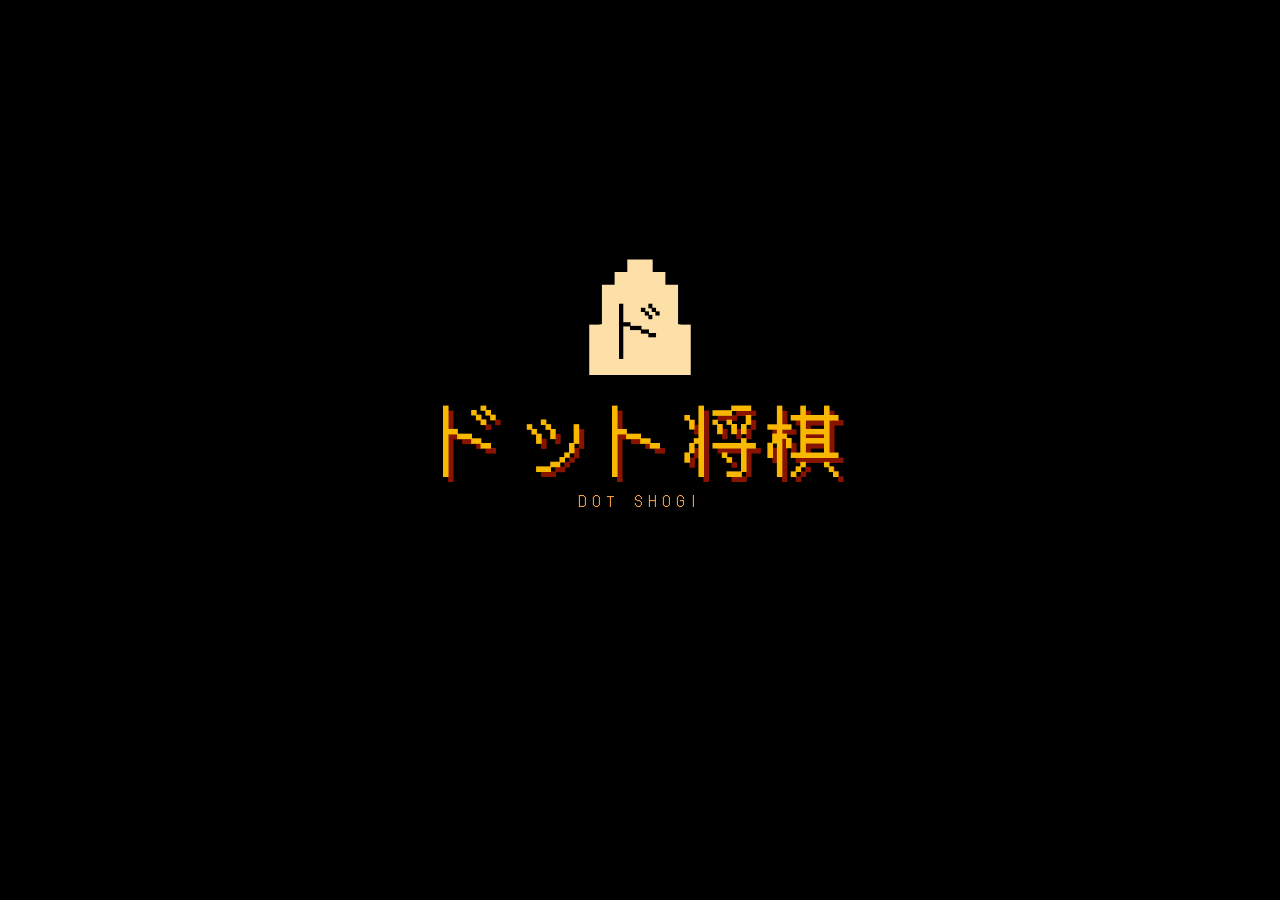
==== index.html @ 5457009a "Add Dot Shogi game" ====
<!doctype html>
<html lang="ja">
<head>
<meta charset="utf-8">
<meta name="viewport" content="width=device-width,initial-scale=1,viewport-fit=cover">
<title>ドット将棋</title>
<script>
// タブのアイコン：「ド」の駒のドット絵（32x32）をその場で描く
(function(){
  var N=32,cv=document.createElement('canvas');cv.width=cv.height=N;var g=cv.getContext('2d');
  function px(x,y,c){g.fillStyle=c;g.fillRect(x,y,1,1);}
  for(var y=0;y<N;y++)for(var x=0;x<N;x++){var c='#F8B800';if(x%8===3||y%8===3)c='#AC7C00';if(x<=1||y<=1||x>=N-2||y>=N-2)c='#881400';px(x,y,c);}
  var X=7,Y=4,W=18,H=24;
  function inside(cx,cy){if(cx<0||cy<0||cx>=W||cy>=H)return false;if(cy<=2)return cx>=7&&cx<=10;if(cy<=5)return cx>=5&&cx<=12;if(cy<=13)return cx>=2&&cx<=15;return true;}
  for(var cy=0;cy<H;cy++)for(var cx=0;cx<W;cx++)if(inside(cx,cy))px(X+cx+1,Y+cy+1,'#881400');
  for(cy=0;cy<H;cy++)for(cx=0;cx<W;cx++){if(!inside(cx,cy))continue;
    var edge=!(inside(cx-1,cy)&&inside(cx+1,cy)&&inside(cx,cy-1)&&inside(cx,cy+1));px(X+cx,Y+cy,edge?'#000000':'#FCE0A8');}
  var G=['..##...#..#.','..##....#..#','..##........','..####......','..##.###....','..##...###..','..##.....##.','..##........','..##........','..##........','..##........','..##........'];
  for(var r=0;r<G.length;r++)for(var c2=0;c2<12;c2++)if(G[r][c2]==='#')px(X+3+c2,Y+9+r,'#000000');
  var url=cv.toDataURL('image/png');
  ['icon','apple-touch-icon'].forEach(function(rel){var l=document.createElement('link');l.rel=rel;l.href=url;document.head.appendChild(l);});
})();
</script>
<link rel="stylesheet" href="https://fonts.googleapis.com/css2?family=DotGothic16&display=swap">
<style>
/* layout: 盤（駒台つき）と操作パネルを横並び、狭い画面では縦積み。ファミコン調の単一テーマ */
:root{
  --k:#000000; --w:#FCFCFC; --cream:#FCE0A8; --gface:#F8D878; --yellow:#F8B800; --orange:#FCA044;
  --ochre:#AC7C00; --rust:#881400; --brown:#503000; --green:#00A800; --red:#D82800;
  --font:'DotGothic16','MS Gothic','Osaka-Mono',monospace;
  --cs:clamp(28px,calc((100vw - 96px)/9),40px);
  color-scheme:dark;
}
*{box-sizing:border-box}
[hidden]{display:none!important}
body{background:var(--k);color:var(--cream);font-family:var(--font);margin:0;
  padding-left:max(16px,env(safe-area-inset-left,0px));padding-right:max(16px,env(safe-area-inset-right,0px));padding-block:20px 32px}
header{display:flex;flex-direction:column;align-items:center;gap:4px;margin-bottom:18px;text-align:center}
h1{font-size:28px;font-weight:400;margin:0;color:var(--yellow);letter-spacing:.12em}
.sub{font-size:13px;color:var(--cream)}
.wrap{display:flex;gap:24px;flex-wrap:wrap;justify-content:center;align-items:flex-start}
.table{background:var(--brown);padding:14px;display:flex;flex-direction:column;align-items:center;gap:10px;margin:4px;
  box-shadow:0 -4px 0 0 var(--cream),0 4px 0 0 var(--cream),-4px 0 0 0 var(--cream),4px 0 0 0 var(--cream)}
.komadai{background:var(--ochre);width:calc(var(--cs)*9 + 8px);min-height:calc(var(--cs)*1.05 + 12px);display:flex;align-items:center;gap:4px;padding:2px 8px;border:4px solid var(--rust);flex-wrap:wrap}
.lbl{font-size:13px;color:var(--k);margin-right:4px;min-width:30px}
.hp{display:flex;align-items:center;gap:1px;cursor:default;padding:2px}
.hp.mine{cursor:pointer}
.hp.sel{background:var(--w)}
.hp.hint{animation:hintbg .8s steps(1) infinite}
.cnt{font-size:12px;color:var(--k)}
.coords{display:flex;width:calc(var(--cs)*9);justify-content:space-around;font-size:13px;color:var(--cream)}
.board{background:var(--yellow);border:4px solid var(--rust);position:relative;display:grid;
  grid-template-columns:repeat(9,var(--cs));grid-template-rows:repeat(9,calc(var(--cs)*1.06))}
.cell{border-right:2px solid var(--brown);border-bottom:2px solid var(--brown);display:flex;align-items:center;justify-content:center;position:relative;cursor:pointer;padding:0;background:none;border-top:0;border-left:0;font:inherit}
.cell:nth-child(9n){border-right:0}
.cell:nth-child(n+73){border-bottom:0}
.cell:focus-visible{outline:3px solid var(--w);outline-offset:-3px}
.cell.last{background:var(--orange)}
.cell.sel{background:var(--w)}
.cell.chk{background:var(--red)}
.cell.move::after{content:'';width:8px;height:8px;background:var(--green);position:absolute;box-shadow:0 0 0 2px var(--k)}
.cell.cap{outline:4px solid var(--red);outline-offset:-6px}
.cell.hint{animation:hintbg .8s steps(1) infinite}
@keyframes hintbg{0%{background:var(--green)}50%{background:var(--w)}}
.pc{--pw:calc(var(--cs)*.84);width:var(--pw);height:calc(var(--cs)*.95);background:var(--k);position:relative;flex:none;
  clip-path:polygon(37.5% 0,62.5% 0,62.5% 11%,75% 11%,75% 22%,87.5% 22%,87.5% 56%,100% 56%,100% 100%,0 100%,0 56%,12.5% 56%,12.5% 22%,25% 22%,25% 11%,37.5% 11%)}
.pc span{position:absolute;inset:3px;background:var(--cream);display:flex;align-items:flex-end;justify-content:center;font-size:calc(var(--cs)*.46);line-height:1;color:var(--k);padding-bottom:3px;
  clip-path:polygon(37.5% 0,62.5% 0,62.5% 11%,75% 11%,75% 22%,87.5% 22%,87.5% 56%,100% 56%,100% 100%,0 100%,0 56%,12.5% 56%,12.5% 22%,25% 22%,25% 11%,37.5% 11%)}
.pc.g{transform:rotate(180deg)}
.pc.g span{background:var(--gface)}
.pc.pro span{color:var(--red)}
.pc.sm{width:calc(var(--cs)*.68);height:calc(var(--cs)*.78)}
.pc.sm span{font-size:calc(var(--cs)*.38);padding-bottom:2px}
.hoshi{position:absolute;width:6px;height:6px;background:var(--brown);transform:translate(-50%,-50%);pointer-events:none}
.panel{width:240px;display:flex;flex-direction:column;gap:14px;padding:4px}
@media (max-width:720px){.panel{width:calc(var(--cs)*9 + 44px)}}
.card{background:var(--cream);border:4px solid var(--k);outline:4px solid var(--cream);padding:10px 12px;color:var(--k)}
.card h2{margin:0 0 6px;font-size:16px;font-weight:400;color:var(--k)}
.msg{font-size:14px;line-height:1.7;min-height:3.4em}
.msg b{font-weight:400;color:var(--red)}
.btn{font-family:inherit;background:var(--yellow);border:4px solid var(--k);outline:4px solid var(--cream);border-radius:0;color:var(--k);padding:8px 10px;font-size:15px;cursor:pointer;width:100%;text-align:left;box-shadow:6px 6px 0 0 var(--cream)}
.btn:hover{background:var(--orange)}
.btn:active{transform:translate(4px,4px);box-shadow:2px 2px 0 0 var(--cream)}
.btn:focus-visible{outline-color:var(--w)}
.btn.warn{background:var(--red);color:var(--w)}
.seg{display:flex;gap:6px}
.seg button{flex:1;font-family:inherit;text-align:center;font-size:13px;padding:5px 0;border:3px solid var(--k);background:var(--yellow);color:var(--k);cursor:pointer;border-radius:0}
.seg button[aria-pressed="true"]{background:var(--k);color:var(--yellow)}
.guide{display:flex;gap:10px;align-items:center}
.gdesc{font-size:13px;line-height:1.6;flex:1;min-width:0}
.mini{display:grid;grid-template-columns:repeat(5,16px);grid-template-rows:repeat(5,16px);gap:2px;background:var(--brown);border:2px solid var(--brown);flex:none}
.mini div{background:var(--yellow);display:flex;align-items:center;justify-content:center;font-size:11px;color:var(--w);line-height:1}
.mini .ok{background:var(--green)}
.mini .me{background:var(--cream);color:var(--k)}
.blink{animation:bl 1s steps(1) infinite}
@keyframes bl{50%{opacity:0}}
.overlay{position:fixed;inset:0;background:rgba(0,0,0,.7);display:flex;align-items:center;justify-content:center;z-index:20;padding:16px}
.dialog{background:var(--cream);border:4px solid var(--k);outline:4px solid var(--cream);padding:18px 20px;color:var(--k);width:min(320px,100%);display:flex;flex-direction:column;gap:12px;text-align:center}
.dialog h2{margin:0;font-size:20px;font-weight:400}
.dialog .row{display:flex;gap:12px}
.dialog .btn{text-align:center;box-shadow:4px 4px 0 0 var(--k);outline:none}
.title{position:fixed;inset:0;background:var(--k);z-index:30;display:flex;flex-direction:column;align-items:center;justify-content:center;gap:18px;text-align:center;
  padding:calc(env(safe-area-inset-top,0px) + 24px) max(16px,env(safe-area-inset-right,0px)) calc(env(safe-area-inset-bottom,0px) + 24px) max(16px,env(safe-area-inset-left,0px))}
.tpieces{display:flex;gap:18px;align-items:flex-end}
.tname{font-size:clamp(44px,13vw,76px);font-weight:400;margin:0;color:var(--yellow);letter-spacing:.1em;text-shadow:5px 5px 0 var(--rust);line-height:1.1}
.tsub{font-size:15px;color:var(--orange);letter-spacing:.4em;margin-top:-8px}
.tmenu{display:flex;flex-direction:column;gap:18px;width:min(240px,100%);margin-top:10px}
.tmenu .btn{text-align:center;font-size:17px}
.tmenu,.tfoot{transition:opacity .3s steps(3)}
.title.intro .tmenu,.title.intro .tfoot{opacity:0;pointer-events:none}
.title.intro .tpieces{animation:drop .6s steps(6) both}
@keyframes drop{from{transform:translateY(-60px)}to{transform:none}}
.tfoot{font-size:13px;color:var(--cream)}
.foot{margin-top:22px;text-align:center;font-size:12px;color:var(--ochre)}
@media (prefers-reduced-motion:reduce){.blink,.cell.hint,.hp.hint{animation:none}.cell.hint,.hp.hint{background:var(--green)}}
</style>
</head>
<body>

<header>
  <h1>ドット将棋</h1>
  <div class="sub">CPUと たいきょく ・ じかん せいげん なし</div>
</header>

<div class="wrap">
  <div class="table">
    <div class="komadai" id="hand1"></div>
    <div class="coords" aria-hidden="true"><span>9</span><span>8</span><span>7</span><span>6</span><span>5</span><span>4</span><span>3</span><span>2</span><span>1</span></div>
    <div class="board" id="board" role="grid" aria-label="しょうぎばん"></div>
    <div class="komadai" id="hand0"></div>
  </div>
  <div class="panel">
    <div class="card"><h2 id="turn"></h2><div class="msg" id="msg" aria-live="polite"></div></div>
    <div class="card"><h2 id="gtitle">こまの うごき</h2><div class="guide"><div class="mini" id="mini" aria-hidden="true"></div><div class="gdesc" id="gdesc"></div></div></div>
    <button class="btn" id="hintBtn" type="button">★ ヒントを みる</button>
    <button class="btn" id="undoBtn" type="button">◀ まった（1て もどす）</button>
    <div class="card"><h2>つよさ</h2><div class="seg" id="seg">
      <button type="button" id="lv0" data-lv="0">やさしい</button><button type="button" id="lv1" data-lv="1">ふつう</button><button type="button" id="lv2" data-lv="2">つよい</button>
    </div></div>
    <button class="btn" id="newBtn" type="button">↺ はじめから</button>
  </div>
</div>
<div class="foot">あなたが さきて（したがわ）。こまを タップして えらび、うごかしたい マスを タップ。</div>

<div class="title" id="title" hidden>
  <div class="tpieces" aria-hidden="true"><div class="pc" style="--cs:128px"><span style="align-items:center;padding:22% 0 0">ド</span></div></div>
  <h2 class="tname">ドット将棋</h2>
  <div class="tsub">DOT SHOGI</div>
  <div class="tmenu" id="tmenu">
    <button class="btn" id="tContinue" type="button" hidden>▶ つづきから</button>
    <button class="btn" id="tNew" type="button">▶ さいしょから</button>
  </div>
  <div class="tfoot" id="tfoot">CPUと たいきょく ・ じかん せいげん なし<br><span class="blink">ボタンを おしてね</span></div>
</div>

<div class="overlay" id="promo" hidden><div class="dialog"><h2>なりますか？</h2><div id="promoTxt"></div>
  <div class="row"><button class="btn" id="promoYes" type="button">なる</button><button class="btn" id="promoNo" type="button">ならない</button></div></div></div>
<div class="overlay" id="over" hidden><div class="dialog"><h2 id="overTitle"></h2><div id="overTxt"></div>
  <div class="row"><button class="btn" id="overUndo" type="button">まった</button><button class="btn" id="overNew" type="button">もういちど</button></div></div></div>

<script id="engine" type="text/plain">
var VAL=[0,100,300,350,500,550,800,1000,0,520,500,500,550,0,1100,1300];
var HANDV=[0,115,330,380,550,600,900,1100,0];
var GOLD=[[-1,-1],[-1,0],[-1,1],[0,-1],[0,1],[1,0]];
var K8=[[-1,-1],[-1,0],[-1,1],[0,-1],[0,1],[1,-1],[1,0],[1,1]];
var DIAG=[[-1,-1],[-1,1],[1,-1],[1,1]],ORTH=[[-1,0],[1,0],[0,-1],[0,1]];
var STEPS=[[],[[-1,0]],[],[[-2,-1],[-2,1]],[[-1,-1],[-1,0],[-1,1],[1,-1],[1,1]],GOLD,[],[],K8,GOLD,GOLD,GOLD,GOLD,[],ORTH,DIAG];
var SLIDES=[[],[],[[-1,0]],[],[],[],DIAG,ORTH,[],[],[],[],[],[],DIAG,ORTH];
var WIN=100000;
function newPos(){var b=new Int8Array(81),back=[2,3,4,5,8,5,4,3,2];
  for(var c=0;c<9;c++){b[c]=-back[c];b[72+c]=back[c];b[18+c]=-1;b[54+c]=1;}
  b[10]=-7;b[16]=-6;b[64]=6;b[70]=7;
  return {b:b,h:[[0,0,0,0,0,0,0,0,0],[0,0,0,0,0,0,0,0,0]],side:0};}
function inZ(r,side){return side?r>=6:r<=2;}
function addM(out,t,i,j,w,r,nr,side,prune){
  if(t<=7&&t!==5&&(inZ(r,side)||inZ(nr,side))){
    var rr=side?8-nr:nr,must=((t===1||t===2)&&rr===0)||(t===3&&rr<=1);
    out.push({f:i,t:j,d:0,p:true,c:w});
    if(!must&&!(prune&&(t===1||t===6||t===7)))out.push({f:i,t:j,d:0,p:false,c:w});
  }else out.push({f:i,t:j,d:0,p:false,c:w});}
function gen(p,side,prune,capsOnly){
  var b=p.b,s=side?-1:1,out=[],i,k;
  for(i=0;i<81;i++){var v=b[i];if(!v||(v>0)!==(s>0))continue;
    var t=v*s,r=(i/9)|0,c=i%9,st=STEPS[t],sl=SLIDES[t];
    for(k=0;k<st.length;k++){var nr=r+st[k][0]*s,nc=c+st[k][1]*s;if(nr<0||nr>8||nc<0||nc>8)continue;
      var j=nr*9+nc,w=b[j];if(w&&(w>0)===(s>0))continue;if(capsOnly&&!w)continue;addM(out,t,i,j,w,r,nr,side,prune);}
    for(k=0;k<sl.length;k++){var dr=sl[k][0]*s,dc=sl[k][1]*s,nr2=r+dr,nc2=c+dc;
      while(nr2>=0&&nr2<9&&nc2>=0&&nc2<9){var j2=nr2*9+nc2,w2=b[j2];if(w2&&(w2>0)===(s>0))break;
        if(!capsOnly||w2)addM(out,t,i,j2,w2,r,nr2,side,prune);if(w2)break;nr2+=dr;nc2+=dc;}}}
  if(capsOnly)return out;
  var h=p.h[side];
  for(var d=1;d<=7;d++){if(!h[d])continue;
    for(i=0;i<81;i++){if(b[i])continue;var row=(i/9)|0,rr=side?8-row:row;
      if((d===1||d===2)&&rr===0)continue;if(d===3&&rr<=1)continue;
      if(d===1){var ok=true;for(k=i%9;k<81;k+=9)if(b[k]===s){ok=false;break;}if(!ok)continue;}
      out.push({f:-1,t:i,d:d,p:false,c:0});}}
  return out;}
function make(p,m){var s=p.side?-1:1,b=p.b;
  if(m.f<0){b[m.t]=s*m.d;p.h[p.side][m.d]--;}
  else{var v=b[m.f],w=b[m.t];m.c=w;if(w){var a=w<0?-w:w;if(a>8)a-=8;p.h[p.side][a]++;}b[m.t]=m.p?v+8*s:v;b[m.f]=0;}
  p.side^=1;}
function unmake(p,m){p.side^=1;var s=p.side?-1:1,b=p.b;
  if(m.f<0){b[m.t]=0;p.h[p.side][m.d]++;}
  else{var v=b[m.t];b[m.f]=m.p?v-8*s:v;b[m.t]=m.c;if(m.c){var a=m.c<0?-m.c:m.c;if(a>8)a-=8;p.h[p.side][a]--;}}}
function attacked(p,sq,by){var b=p.b,s=by?-1:1,tr=(sq/9)|0,tc=sq%9;
  for(var i=0;i<81;i++){var v=b[i];if(!v||(v>0)!==(s>0))continue;var t=v*s,r=(i/9)|0,c=i%9,st=STEPS[t],sl=SLIDES[t],k;
    for(k=0;k<st.length;k++)if(r+st[k][0]*s===tr&&c+st[k][1]*s===tc)return true;
    for(k=0;k<sl.length;k++){var dr=sl[k][0]*s,dc=sl[k][1]*s,nr=r+dr,nc=c+dc;
      while(nr>=0&&nr<9&&nc>=0&&nc<9){if(nr===tr&&nc===tc)return true;if(b[nr*9+nc])break;nr+=dr;nc+=dc;}}}
  return false;}
function kingSq(p,side){return p.b.indexOf(side?-8:8);}
function inCheck(p,side){var k=kingSq(p,side);return k>=0&&attacked(p,k,side^1);}
function legal(p,noUchi){var side=p.side,ms=gen(p,side,false,false),out=[];
  for(var i=0;i<ms.length;i++){var m=ms[i];make(p,m);var ok=!inCheck(p,side);
    if(ok&&!noUchi&&m.f<0&&m.d===1&&inCheck(p,side^1)&&legal(p,true).length===0)ok=false;
    unmake(p,m);if(ok)out.push(m);}
  return out;}
function kingSafety(p,side){var k=kingSq(p,side);if(k<0)return 0;var s=side?-1:1,r=(k/9)|0,c=k%9,n=0;
  for(var dr=-1;dr<=1;dr++)for(var dc=-1;dc<=1;dc++){var nr=r+dr,nc=c+dc;if(nr<0||nr>8||nc<0||nc>8)continue;
    var v=p.b[nr*9+nc]*s;if(v===4||v===5||(v>=9&&v<=12))n++;}
  return n*25;}
function evaluate(p){var sc=0,b=p.b;
  for(var i=0;i<81;i++){var v=b[i];if(!v)continue;var a=v>0?v:-v,x=VAL[a],r=(i/9)|0,adv=v>0?8-r:r;
    if(a===1||a===3||a===4)x+=adv*4;sc+=v>0?x:-x;}
  for(var t=1;t<=7;t++)sc+=(p.h[0][t]-p.h[1][t])*HANDV[t];
  sc+=kingSafety(p,0)-kingSafety(p,1);
  return p.side?-sc:sc;}
function ord(p,m){if(m.f<0)return 0;var w=p.b[m.t],s=0;
  if(w){var a=w<0?-w:w,f=p.b[m.f];s=10000+VAL[a]*10-VAL[f<0?-f:f];}if(m.p)s+=500;return s;}
var nodes=0,deadline=0,aborted=false;
function sortMoves(p,ms){for(var i=0;i<ms.length;i++)ms[i].o=ord(p,ms[i]);ms.sort(function(a,b){return b.o-a.o;});}
function qs(p,alpha,beta,qd){
  var ms=gen(p,p.side,true,true);
  for(var i=0;i<ms.length;i++){var w=ms[i].c;if(w===8||w===-8)return WIN;}
  var stand=evaluate(p);if(stand>=beta||qd>=4)return stand;if(stand>alpha)alpha=stand;
  sortMoves(p,ms);
  for(i=0;i<ms.length;i++){var m=ms[i];make(p,m);var v=-qs(p,-beta,-alpha,qd+1);unmake(p,m);
    if(v>alpha){alpha=v;if(alpha>=beta)break;}}
  return alpha;}
function search(p,depth,alpha,beta,ply){
  if((++nodes&1023)===0&&Date.now()>deadline)aborted=true;
  if(aborted)return 0;
  if(depth<=0)return qs(p,alpha,beta,0);
  var ms=gen(p,p.side,true,false),i;
  for(i=0;i<ms.length;i++){var w=ms[i].c;if(w===8||w===-8)return WIN-ply;}
  sortMoves(p,ms);var best=-WIN*2;
  for(i=0;i<ms.length;i++){var m=ms[i];make(p,m);var v=-search(p,depth-1,-beta,-alpha,ply+1);unmake(p,m);
    if(aborted)return 0;if(v>best)best=v;if(v>alpha)alpha=v;if(alpha>=beta)break;}
  return best;}
var LEVELS=[{d:1,t:800,noise:220},{d:2,t:2500,noise:25},{d:5,t:6000,noise:0},{d:3,t:2500,noise:0}];
function think(p,level){
  var root=legal(p,false);if(!root.length)return null;
  var cfg=LEVELS[level];nodes=0;aborted=false;deadline=Date.now()+cfg.t;
  sortMoves(p,root);var list=root.map(function(m){return {m:m,v:0};}),best=list[0].m;
  for(var d=1;d<=cfg.d;d++){var alpha=-WIN*2,done=true;
    for(var i=0;i<list.length;i++){var s=list[i];make(p,s.m);
      var v=cfg.noise?-search(p,d-1,-WIN*2,WIN*2,1):-search(p,d-1,-WIN*2,-alpha,1);unmake(p,s.m);
      if(aborted){done=false;break;}
      s.v=v+(cfg.noise?Math.floor(Math.random()*cfg.noise):0);if(v>alpha)alpha=v;}
    if(!done)break;
    list.sort(function(a,b){return b.v-a.v;});best=list[0].m;
    if(list[0].v>=WIN-50)break;}
  return best;}
</script>

<script>
(0,eval)(document.getElementById('engine').textContent);

const KJ=['','歩','香','桂','銀','金','角','飛','王','と','杏','圭','全','','馬','龍'];
const NM=['','ふ','きょうしゃ','けいま','ぎん','きん','かく','ひしゃ','おう','と','なりきょう','なりけい','なりぎん','','うま','りゅう'];
const DESC=['','まえに 1マス すすめる','まえに どこまでも すすめる','まえに 2マス・よこに 1マスの ばしょへ とびこえる','ななめ と まえに 1マス','うしろの ななめ いがいの 6ほうこうに 1マス','ななめに どこまでも すすめる','たて と よこに どこまでも すすめる','まわりの 8マス どこでも 1マス','きん と おなじ うごき','きん と おなじ うごき','きん と おなじ うごき','きん と おなじ うごき','','かくの うごき ＋ たてよこ 1マス','ひしゃの うごき ＋ ななめ 1マス'];
const DAN='一二三四五六七八九';
const LVNAME=['やさしい','ふつう','つよい'];
const SAVE_KEY='dot-shogi-v1';
const CPU_DELAY=500;
const $=id=>document.getElementById(id);

let S=null;           // game state
let token=0;          // invalidates stale CPU / hint results
let ui={sel:null,targets:[],view:null,hint:null,pending:null,confirmNew:false,thinking:false,hinting:false};
let legalCache=null;

function freshState(level){return {p:newPos(),last:null,history:[],level:level==null?1:level,over:null,msg:null};}
function snap(){return {b:Array.from(S.p.b),h:[S.p.h[0].slice(),S.p.h[1].slice()],side:S.p.side,last:S.last,over:S.over};}
function restore(x){S.p={b:Int8Array.from(x.b),h:[x.h[0].slice(),x.h[1].slice()],side:x.side};S.last=x.last;S.over=x.over||null;}
function serialize(){return {cur:snap(),history:S.history,level:S.level,msg:S.msg};}
function deserialize(d){S=freshState(d.level);restore(d.cur);S.history=d.history||[];S.msg=d.msg||null;}
function save(){try{localStorage.setItem(SAVE_KEY,JSON.stringify(serialize()));}catch(e){}}
function load(){try{const t=localStorage.getItem(SAVE_KEY);if(t){deserialize(JSON.parse(t));return true;}}catch(e){}return false;}

function sq(i){return (9-i%9)+DAN[(i/9)|0];}
function moveText(m,side){const mark=side?'☖':'☗';
  if(m.f<0)return mark+sq(m.t)+KJ[m.d]+'打';
  const v=Math.abs(S.p.b[m.t]);const base=m.p?v-8:v;
  return mark+sq(m.t)+(base===8&&side?'玉':KJ[base])+(m.p?'成':'');}
function pieceName(a){return NM[a];}

function playerLegal(){if(!legalCache)legalCache=legal(S.p,false);return legalCache;}

/* ---- worker ---- */
let worker=null,workerCb={};
try{
  const src=document.getElementById('engine').textContent+
    '\nonmessage=function(e){var d=e.data,p={b:Int8Array.from(d.b),h:[d.h[0].slice(),d.h[1].slice()],side:d.side};postMessage({id:d.id,m:think(p,d.level)});};';
  worker=new Worker(URL.createObjectURL(new Blob([src],{type:'text/javascript'})));
  worker.onmessage=e=>{const cb=workerCb[e.data.id];delete workerCb[e.data.id];if(cb)cb(e.data.m);};
  worker.onerror=()=>{worker=null;const cbs=workerCb;workerCb={};Object.values(cbs).forEach(f=>f(undefined));};
}catch(e){worker=null;}
let jobId=0;
function runThink(level,cb){
  const job={id:++jobId,b:Array.from(S.p.b),h:[S.p.h[0].slice(),S.p.h[1].slice()],side:S.p.side,level};
  const sync=()=>setTimeout(()=>{const p={b:Int8Array.from(job.b),h:job.h,side:job.side};cb(think(p,level));},40);
  if(worker){workerCb[job.id]=m=>{if(m===undefined)sync();else cb(m);};worker.postMessage(job);}
  else sync();}

/* ---- game flow ---- */
function setMsg(t){S.msg=t;}
function endIfOver(){
  const moves=legal(S.p,false);
  if(!moves.length){S.over=S.p.side===1?'win':'lose';return true;}
  return false;}

function playerMove(m){
  S.history.push(snap());if(S.history.length>300)S.history.shift();
  const txt=moveText(m,0);
  make(S.p,m);S.last={f:m.f,t:m.t};legalCache=null;
  ui.sel=null;ui.targets=[];ui.hint=null;ui.view=null;
  // moveText needs piece after move for promoted names; recompute
  setMsg('あなた：'+fixText(m,0,txt));
  if(endIfOver()){setMsg('つみ！ CPUの おうは もう にげられない。');finish();return;}
  render();save();cpuTurn();}

function fixText(m,side,fallback){
  // after make, square m.t holds the moved piece
  const mark=side?'☖':'☗';
  if(m.f<0)return mark+sq(m.t)+KJ[m.d]+' （うつ）';
  let a=Math.abs(S.p.b[m.t]);const base=m.p?a-8:a;
  const k=base===8&&side?'玉':KJ[base];
  return mark+sq(m.t)+k+(m.p?' なる':'');}

function cpuTurn(){
  ui.thinking=true;const my=++token;render();
  const started=Date.now();
  runThink(S.level,found=>{
    if(my!==token)return;
    // 指し手が早すぎないよう、最低でも CPU_DELAY ミリ秒は間をあける
    const wait=CPU_DELAY-(Date.now()-started);
    if(wait>0){setTimeout(()=>applyCpu(found,my),wait);}else applyCpu(found,my);});}

function applyCpu(m,my){
    if(my!==token)return;
    ui.thinking=false;
    if(!m){S.over='win';setMsg('CPUは もう うごけない。');finish();return;}
    make(S.p,m);S.last={f:m.f,t:m.t};legalCache=null;
    let t='CPU：'+fixText(m,1);
    if(m.c)t+='<br>'+pieceName(Math.abs(m.c)>8?Math.abs(m.c)-8:Math.abs(m.c))+' を とられた';
    if(endIfOver()){setMsg(t+'<br><b>つまされて しまった…</b>');finish();return;}
    if(inCheck(S.p,0))t+='<br><b>おうて！ おうを まもろう</b>';
    setMsg(t);render();save();}

function finish(){ui.thinking=false;render();save();}

function undo(){
  if(ui.thinking||!S.history.length)return;
  token++;restore(S.history.pop());legalCache=null;
  ui.sel=null;ui.targets=[];ui.hint=null;ui.view=null;
  setMsg('1て もどしました。');render();save();}

function newGame(){token++;ui={sel:null,targets:[],view:null,hint:null,pending:null,confirmNew:false,thinking:false,hinting:false};
  S=freshState(S?S.level:1);legalCache=null;setMsg(null);render();save();}

function askHint(){
  if(ui.thinking||ui.hinting||S.over||S.p.side!==0)return;
  ui.hinting=true;const my=token;render();
  runThink(3,m=>{ui.hinting=false;if(my!==token)return;
    if(!m){render();return;}
    ui.hint=m;ui.sel=null;ui.targets=[];
    const what=m.f<0?'もちごまの '+NM[m.d]+' を '+sq(m.t)+' に うつ':NM[Math.abs(S.p.b[m.f])]+' を '+sq(m.t)+' へ うごかす'+(m.p?'（なる）':'');
    setMsg('★ ヒント：'+what+' のが よさそう。ひかっている マスを みてね。');render();});}

/* ---- input ---- */
function clickCell(i){
  if(ui.thinking){return;}
  const v=S.p.b[i];
  if(!S.over&&ui.sel&&ui.targets.includes(i)){
    const cands=playerLegal().filter(m=>m.t===i&&(ui.sel.hand?(m.f<0&&m.d===ui.sel.hand):m.f===ui.sel.i));
    if(cands.length===1)playerMove(cands[0]);
    else if(cands.length>1){ui.pending=cands;openPromo(cands[0]);}
    return;}
  ui.hint=null;
  if(v>0&&!S.over){
    if(ui.sel&&ui.sel.i===i){ui.sel=null;ui.targets=[];ui.view=null;render();return;}
    ui.sel={i};ui.targets=[...new Set(playerLegal().filter(m=>m.f===i).map(m=>m.t))];ui.view={t:v,g:false};
    if(!ui.targets.length)setMsg('その '+NM[v]+' は いま うごかせない。');
    else setMsg(NM[v]+' を えらんでいます。みどりの ■ に うごかせます。'+(ui.targets.some(t=>S.p.b[t]<0)?'あかい わくは あいての こまを とれる マス。':''));
  }else if(v<0){ui.sel=null;ui.targets=[];ui.view={t:-v,g:true};setMsg('あいての '+NM[-v]+' です。うごきかたを みて きを つけよう。');}
  else{ui.sel=null;ui.targets=[];ui.view=null;}
  render();}

function clickHand(t){
  if(ui.thinking||S.over||S.p.side!==0)return;
  ui.hint=null;
  if(ui.sel&&ui.sel.hand===t){ui.sel=null;ui.targets=[];ui.view=null;render();return;}
  ui.sel={hand:t};ui.targets=[...new Set(playerLegal().filter(m=>m.f<0&&m.d===t).map(m=>m.t))];ui.view={t,g:false};
  setMsg('もちごまの '+NM[t]+'。みどりの ■ に うてます。'+(t===1?'（おなじ たての れつに ふが あると うてない）':''));
  render();}

function openPromo(m){const a=Math.abs(S.p.b[m.f]);$('promoTxt').textContent=KJ[a]+'（'+NM[a]+'） → '+KJ[a+8]+'（'+NM[a+8]+'）';$('promo').hidden=false;$('promoYes').focus();}
function choosePromo(yes){$('promo').hidden=true;const c=ui.pending;ui.pending=null;if(!c)return;playerMove(c.find(m=>m.p===yes)||c[0]);}

/* ---- render ---- */
function pcHTML(v,small){const g=v<0,a=Math.abs(v);let k=KJ[a];if(a===8&&g)k='玉';
  return '<div class="pc'+(g?' g':'')+(a>8?' pro':'')+(small?' sm':'')+'"><span>'+k+'</span></div>';}

function renderBoard(){
  const bd=$('board');let h='';const chk=S.p.side===0&&!S.over&&inCheck(S.p,0)?kingSq(S.p,0):-1;
  const hf=ui.hint&&ui.hint.f>=0?ui.hint.f:-1,ht=ui.hint?ui.hint.t:-1;
  for(let i=0;i<81;i++){const v=S.p.b[i];let cls='cell';
    if(S.last&&S.last.t===i)cls+=' last';
    if(i===chk)cls+=' chk';
    if(ui.sel&&ui.sel.i===i)cls+=' sel';
    if(ui.targets.includes(i))cls+=v?' cap':' move';
    if(i===hf||i===ht)cls+=' hint';
    const label=sq(i)+(v?(v<0?' あいての ':' じぶんの ')+NM[Math.abs(v)]:' あき');
    h+='<button type="button" class="'+cls+'" data-i="'+i+'" aria-label="'+label+'">'+(v?pcHTML(v):'')+'</button>';}
  [[3,3],[3,6],[6,3],[6,6]].forEach(([x,y])=>{h+='<div class="hoshi" style="left:'+(x/9*100)+'%;top:'+(y/9*100)+'%"></div>';});
  bd.innerHTML=h;}

function renderHand(side){
  const el=$('hand'+side),hh=S.p.h[side];
  let h='<span class="lbl">'+(side?'CPU':'あなた')+'</span>';let any=false;
  for(const t of [7,6,5,4,3,2,1]){if(!hh[t])continue;any=true;
    let cls='hp'+(side?'':' mine');if(!side&&ui.sel&&ui.sel.hand===t)cls+=' sel';
    if(!side&&ui.hint&&ui.hint.f<0&&ui.hint.d===t)cls+=' hint';
    const inner=pcHTML(side?-t:t,true)+(hh[t]>1?'<span class="cnt">x'+hh[t]+'</span>':'');
    h+=side?'<div class="'+cls+'">'+inner+'</div>':'<button type="button" class="'+cls+'" data-h="'+t+'" aria-label="もちごま '+NM[t]+' '+hh[t]+'まい" style="background:'+(cls.includes('sel')?'':'none')+';border:0;font:inherit">'+inner+'</button>';}
  if(!any)h+='<span class="cnt">もちごま なし</span>';
  el.innerHTML=h;}

function renderGuide(){
  const mini=$('mini');const v=ui.view;let cells=Array(25).fill('');
  if(!v){$('gtitle').textContent='こまの うごき';$('gdesc').textContent='こまを タップすると うごきかたが でるよ。あいての こまも しらべられる。';
    mini.innerHTML=cells.map(()=>'<div></div>').join('');return;}
  const t=v.t;cells[12]='me';
  const flip=v.g?-1:1;
  for(const [dr,dc] of STEPS[t]){const r=2+dr*flip,c=2+dc*flip;cells[r*5+c]='ok';}
  const ARW={'-1,0':'↑','1,0':'↓','0,-1':'←','0,1':'→','-1,-1':'↖','-1,1':'↗','1,-1':'↙','1,1':'↘'};
  const arrows={};
  for(const [dr,dc] of SLIDES[t]){const a=dr*flip,b=dc*flip;cells[(2+a)*5+2+b]='ok';cells[(2+2*a)*5+2+2*b]='ok';arrows[(2+2*a)*5+2+2*b]=ARW[a+','+b];}
  const k=(t===8&&v.g)?'玉':KJ[t];
  mini.innerHTML=cells.map((c,i)=>'<div class="'+c+'">'+(c==='me'?k:(arrows[i]||''))+'</div>').join('');
  $('gtitle').textContent=(v.g?'あいての ':'')+NM[t]+'（'+k+'）の うごき';
  $('gdesc').textContent=DESC[t]+(v.g?'（あいては したむき）':'');}

function render(){
  renderBoard();renderHand(0);renderHand(1);renderGuide();
  const turn=$('turn');
  if(S.over)turn.innerHTML=S.over==='win'?'★ あなたの かち！':'CPUの かち';
  else if(ui.thinking)turn.innerHTML='CPUが かんがえちゅう<span class="blink">…</span>';
  else turn.innerHTML='<span class="blink">▶</span> あなたの ばん';
  let m=S.msg;
  if(!m)m=S.p.side===0&&!S.history.length?'あなたの さきてです。うごかしたい こまを タップしてね。':'うごかしたい こまを タップしてね。';
  if(ui.hinting)m='ヒントを かんがえちゅう…';
  $('msg').innerHTML=m;
  for(let l=0;l<3;l++)$('lv'+l).setAttribute('aria-pressed',S.level===l?'true':'false');
  $('undoBtn').style.opacity=(ui.thinking||!S.history.length)?.5:1;
  $('hintBtn').style.opacity=(ui.thinking||S.over)?.5:1;
  const nb=$('newBtn');nb.textContent=ui.confirmNew?'もういちど おすと はじめから':'↺ はじめから';nb.classList.toggle('warn',ui.confirmNew);
  const ov=$('over');
  if(S.over&&!ov.dataset.shown){ov.hidden=false;ov.dataset.shown='1';
    $('overTitle').textContent=S.over==='win'?'★ あなたの かち！ ★':'まけ…';
    $('overTxt').textContent=S.over==='win'?'おみごと！ つよさ「'+LVNAME[S.level]+'」に かちました。':'「まった」で もどって やりなおす ことも できるよ。';}
  if(!S.over){ov.hidden=true;delete ov.dataset.shown;}}

/* ---- events ---- */
$('board').addEventListener('click',e=>{const b=e.target.closest('.cell');if(b)clickCell(+b.dataset.i);});
$('hand0').addEventListener('click',e=>{const b=e.target.closest('[data-h]');if(b)clickHand(+b.dataset.h);});
$('hintBtn').onclick=askHint;
$('undoBtn').onclick=undo;
$('seg').addEventListener('click',e=>{const b=e.target.closest('[data-lv]');if(!b)return;S.level=+b.dataset.lv;setMsg('つよさを「'+LVNAME[S.level]+'」に しました。');render();save();});
$('newBtn').onclick=()=>{
  if(!S.history.length&&!S.over){newGame();return;}
  if(ui.confirmNew){newGame();return;}
  ui.confirmNew=true;render();setTimeout(()=>{if(ui.confirmNew){ui.confirmNew=false;render();}},3000);};
$('promoYes').onclick=()=>choosePromo(true);
$('promoNo').onclick=()=>choosePromo(false);
$('overNew').onclick=()=>{$('over').hidden=true;newGame();};
$('overUndo').onclick=()=>{$('over').hidden=true;undo();};

/* ---- boot ---- */
function begin(){$('title').hidden=true;render();if(!S.over&&S.p.side===1)cpuTurn();}
$('tContinue').onclick=begin;
$('tNew').onclick=()=>{newGame();begin();};
function start(data){
  // ホットリロード（ページの更新が届いたとき）は対局をそのまま続け、ふつうに開いたときはタイトル画面から
  if(data&&data.cur){deserialize(data);begin();return;}
  if(!load())S=freshState(1);
  render();
  const resumable=S.history.length>0&&!S.over;
  $('tContinue').hidden=!resumable;
  const tt=$('title');tt.classList.add('intro');tt.hidden=false;
  // 数秒タイトルを見せてから「さいしょから／つづきから」を出す
  setTimeout(()=>{tt.classList.remove('intro');(resumable?$('tContinue'):$('tNew')).focus();},2200);}
if(window.claude&&window.claude.hot&&window.claude.hot.snapshot)window.claude.hot.snapshot(()=>serialize());
if(window.claude&&window.claude.hot&&window.claude.hot.ready)window.claude.hot.ready(start);
else start(window.claude&&window.claude.hot&&window.claude.hot.data||{});
</script>

</body>
</html>
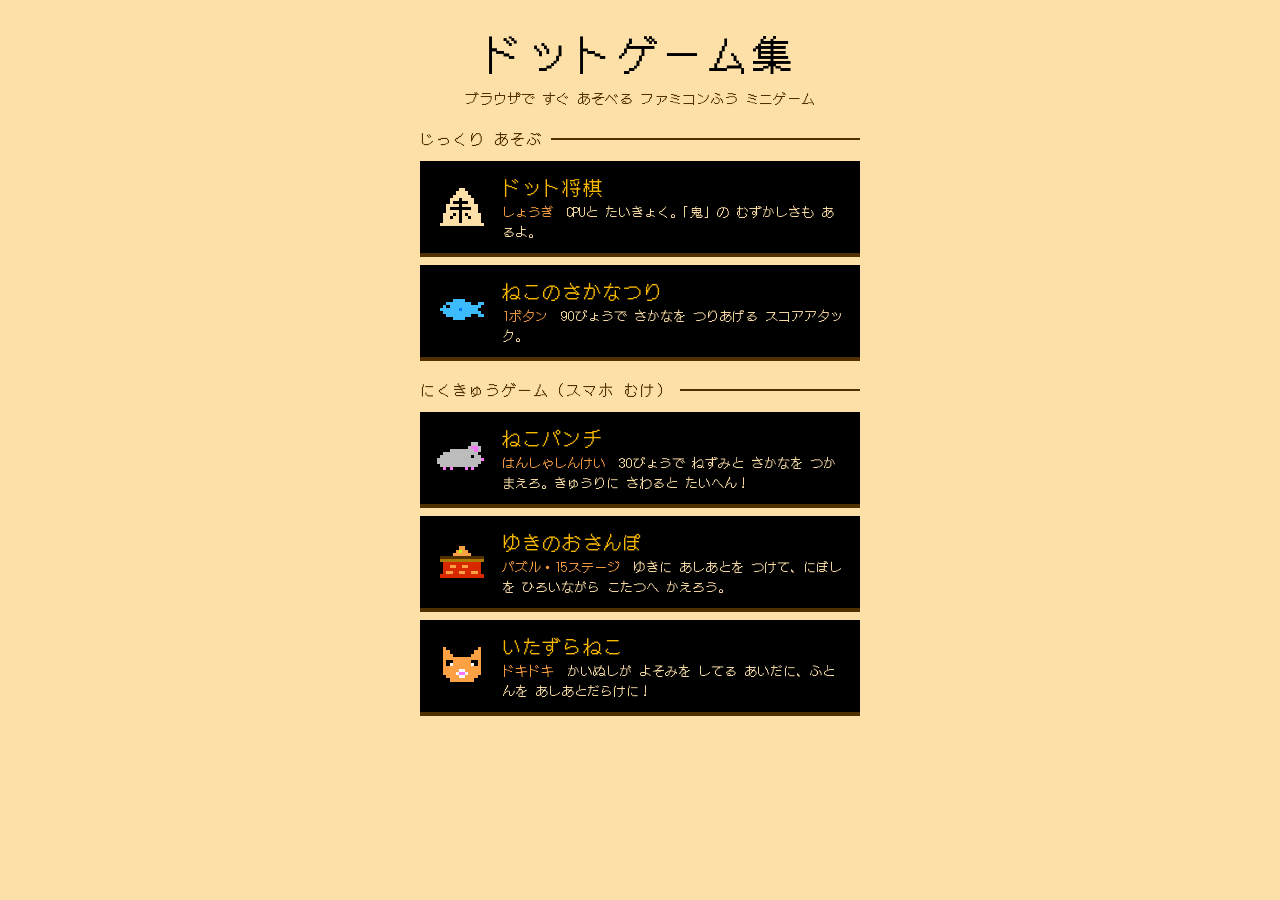
==== commit 684495df: "Turn the top page into a game list and add 10 hard Osanpo stages - index.html is now a game list lin" ====
--- a/index.html
+++ b/index.html
@@ -3,508 +3,119 @@
 <head>
 <meta charset="utf-8">
 <meta name="viewport" content="width=device-width,initial-scale=1,viewport-fit=cover">
-<title>ドット将棋</title>
-<script>
-// タブのアイコン：「ド」の駒のドット絵（32x32）をその場で描く
-(function(){
-  var N=32,cv=document.createElement('canvas');cv.width=cv.height=N;var g=cv.getContext('2d');
-  function px(x,y,c){g.fillStyle=c;g.fillRect(x,y,1,1);}
-  for(var y=0;y<N;y++)for(var x=0;x<N;x++){var c='#F8B800';if(x%8===3||y%8===3)c='#AC7C00';if(x<=1||y<=1||x>=N-2||y>=N-2)c='#881400';px(x,y,c);}
-  var X=7,Y=4,W=18,H=24;
-  function inside(cx,cy){if(cx<0||cy<0||cx>=W||cy>=H)return false;if(cy<=2)return cx>=7&&cx<=10;if(cy<=5)return cx>=5&&cx<=12;if(cy<=13)return cx>=2&&cx<=15;return true;}
-  for(var cy=0;cy<H;cy++)for(var cx=0;cx<W;cx++)if(inside(cx,cy))px(X+cx+1,Y+cy+1,'#881400');
-  for(cy=0;cy<H;cy++)for(cx=0;cx<W;cx++){if(!inside(cx,cy))continue;
-    var edge=!(inside(cx-1,cy)&&inside(cx+1,cy)&&inside(cx,cy-1)&&inside(cx,cy+1));px(X+cx,Y+cy,edge?'#000000':'#FCE0A8');}
-  var G=['..##...#..#.','..##....#..#','..##........','..####......','..##.###....','..##...###..','..##.....##.','..##........','..##........','..##........','..##........','..##........'];
-  for(var r=0;r<G.length;r++)for(var c2=0;c2<12;c2++)if(G[r][c2]==='#')px(X+3+c2,Y+9+r,'#000000');
-  var url=cv.toDataURL('image/png');
-  ['icon','apple-touch-icon'].forEach(function(rel){var l=document.createElement('link');l.rel=rel;l.href=url;document.head.appendChild(l);});
-})();
-</script>
+<title>ドットゲーム集</title>
 <link rel="stylesheet" href="https://fonts.googleapis.com/css2?family=DotGothic16&display=swap">
 <style>
-/* layout: 盤（駒台つき）と操作パネルを横並び、狭い画面では縦積み。ファミコン調の単一テーマ */
+/* ゲーム一覧（トップページ）。ファミコン調の単一テーマ。ページのどこをタップしても肉球が残る */
 :root{
-  --k:#000000; --w:#FCFCFC; --cream:#FCE0A8; --gface:#F8D878; --yellow:#F8B800; --orange:#FCA044;
-  --ochre:#AC7C00; --rust:#881400; --brown:#503000; --green:#00A800; --red:#D82800;
+  --k:#000000; --w:#FCFCFC; --cream:#FCE0A8; --yellow:#F8B800; --orange:#FCA044; --brown:#503000;
   --font:'DotGothic16','MS Gothic','Osaka-Mono',monospace;
-  --cs:clamp(28px,calc((100vw - 96px)/9),40px);
-  color-scheme:dark;
+  color-scheme:light;
 }
 *{box-sizing:border-box}
-[hidden]{display:none!important}
-body{background:var(--k);color:var(--cream);font-family:var(--font);margin:0;
-  padding-left:max(16px,env(safe-area-inset-left,0px));padding-right:max(16px,env(safe-area-inset-right,0px));padding-block:20px 32px}
-header{display:flex;flex-direction:column;align-items:center;gap:4px;margin-bottom:18px;text-align:center}
-h1{font-size:28px;font-weight:400;margin:0;color:var(--yellow);letter-spacing:.12em}
-.sub{font-size:13px;color:var(--cream)}
-.wrap{display:flex;gap:24px;flex-wrap:wrap;justify-content:center;align-items:flex-start}
-.table{background:var(--brown);padding:14px;display:flex;flex-direction:column;align-items:center;gap:10px;margin:4px;
-  box-shadow:0 -4px 0 0 var(--cream),0 4px 0 0 var(--cream),-4px 0 0 0 var(--cream),4px 0 0 0 var(--cream)}
-.komadai{background:var(--ochre);width:calc(var(--cs)*9 + 8px);min-height:calc(var(--cs)*1.05 + 12px);display:flex;align-items:center;gap:4px;padding:2px 8px;border:4px solid var(--rust);flex-wrap:wrap}
-.lbl{font-size:13px;color:var(--k);margin-right:4px;min-width:30px}
-.hp{display:flex;align-items:center;gap:1px;cursor:default;padding:2px}
-.hp.mine{cursor:pointer}
-.hp.sel{background:var(--w)}
-.hp.hint{animation:hintbg .8s steps(1) infinite}
-.cnt{font-size:12px;color:var(--k)}
-.coords{display:flex;width:calc(var(--cs)*9);justify-content:space-around;font-size:13px;color:var(--cream)}
-.board{background:var(--yellow);border:4px solid var(--rust);position:relative;display:grid;
-  grid-template-columns:repeat(9,var(--cs));grid-template-rows:repeat(9,calc(var(--cs)*1.06))}
-.cell{border-right:2px solid var(--brown);border-bottom:2px solid var(--brown);display:flex;align-items:center;justify-content:center;position:relative;cursor:pointer;padding:0;background:none;border-top:0;border-left:0;font:inherit}
-.cell:nth-child(9n){border-right:0}
-.cell:nth-child(n+73){border-bottom:0}
-.cell:focus-visible{outline:3px solid var(--w);outline-offset:-3px}
-.cell.last{background:var(--orange)}
-.cell.sel{background:var(--w)}
-.cell.chk{background:var(--red)}
-.cell.move::after{content:'';width:8px;height:8px;background:var(--green);position:absolute;box-shadow:0 0 0 2px var(--k)}
-.cell.cap{outline:4px solid var(--red);outline-offset:-6px}
-.cell.hint{animation:hintbg .8s steps(1) infinite}
-@keyframes hintbg{0%{background:var(--green)}50%{background:var(--w)}}
-.pc{--pw:calc(var(--cs)*.84);width:var(--pw);height:calc(var(--cs)*.95);background:var(--k);position:relative;flex:none;
-  clip-path:polygon(37.5% 0,62.5% 0,62.5% 11%,75% 11%,75% 22%,87.5% 22%,87.5% 56%,100% 56%,100% 100%,0 100%,0 56%,12.5% 56%,12.5% 22%,25% 22%,25% 11%,37.5% 11%)}
-.pc span{position:absolute;inset:3px;background:var(--cream);display:flex;align-items:flex-end;justify-content:center;font-size:calc(var(--cs)*.46);line-height:1;color:var(--k);padding-bottom:3px;
-  clip-path:polygon(37.5% 0,62.5% 0,62.5% 11%,75% 11%,75% 22%,87.5% 22%,87.5% 56%,100% 56%,100% 100%,0 100%,0 56%,12.5% 56%,12.5% 22%,25% 22%,25% 11%,37.5% 11%)}
-.pc.g{transform:rotate(180deg)}
-.pc.g span{background:var(--gface)}
-.pc.pro span{color:var(--red)}
-.pc.sm{width:calc(var(--cs)*.68);height:calc(var(--cs)*.78)}
-.pc.sm span{font-size:calc(var(--cs)*.38);padding-bottom:2px}
-.hoshi{position:absolute;width:6px;height:6px;background:var(--brown);transform:translate(-50%,-50%);pointer-events:none}
-.panel{width:240px;display:flex;flex-direction:column;gap:14px;padding:4px}
-@media (max-width:720px){.panel{width:calc(var(--cs)*9 + 44px)}}
-.card{background:var(--cream);border:4px solid var(--k);outline:4px solid var(--cream);padding:10px 12px;color:var(--k)}
-.card h2{margin:0 0 6px;font-size:16px;font-weight:400;color:var(--k)}
-.msg{font-size:14px;line-height:1.7;min-height:3.4em}
-.msg b{font-weight:400;color:var(--red)}
-.btn{font-family:inherit;background:var(--yellow);border:4px solid var(--k);outline:4px solid var(--cream);border-radius:0;color:var(--k);padding:8px 10px;font-size:15px;cursor:pointer;width:100%;text-align:left;box-shadow:6px 6px 0 0 var(--cream)}
-.btn:hover{background:var(--orange)}
-.btn:active{transform:translate(4px,4px);box-shadow:2px 2px 0 0 var(--cream)}
-.btn:focus-visible{outline-color:var(--w)}
-.btn.warn{background:var(--red);color:var(--w)}
-.seg{display:flex;gap:6px}
-.seg button{flex:1;font-family:inherit;text-align:center;font-size:13px;padding:5px 0;border:3px solid var(--k);background:var(--yellow);color:var(--k);cursor:pointer;border-radius:0}
-.seg button[aria-pressed="true"]{background:var(--k);color:var(--yellow)}
-.guide{display:flex;gap:10px;align-items:center}
-.gdesc{font-size:13px;line-height:1.6;flex:1;min-width:0}
-.mini{display:grid;grid-template-columns:repeat(5,16px);grid-template-rows:repeat(5,16px);gap:2px;background:var(--brown);border:2px solid var(--brown);flex:none}
-.mini div{background:var(--yellow);display:flex;align-items:center;justify-content:center;font-size:11px;color:var(--w);line-height:1}
-.mini .ok{background:var(--green)}
-.mini .me{background:var(--cream);color:var(--k)}
-.blink{animation:bl 1s steps(1) infinite}
-@keyframes bl{50%{opacity:0}}
-.overlay{position:fixed;inset:0;background:rgba(0,0,0,.7);display:flex;align-items:center;justify-content:center;z-index:20;padding:16px}
-.dialog{background:var(--cream);border:4px solid var(--k);outline:4px solid var(--cream);padding:18px 20px;color:var(--k);width:min(320px,100%);display:flex;flex-direction:column;gap:12px;text-align:center}
-.dialog h2{margin:0;font-size:20px;font-weight:400}
-.dialog .row{display:flex;gap:12px}
-.dialog .btn{text-align:center;box-shadow:4px 4px 0 0 var(--k);outline:none}
-.title{position:fixed;inset:0;background:var(--k);z-index:30;display:flex;flex-direction:column;align-items:center;justify-content:center;gap:18px;text-align:center;
-  padding:calc(env(safe-area-inset-top,0px) + 24px) max(16px,env(safe-area-inset-right,0px)) calc(env(safe-area-inset-bottom,0px) + 24px) max(16px,env(safe-area-inset-left,0px))}
-.tpieces{display:flex;gap:18px;align-items:flex-end}
-.tname{font-size:clamp(44px,13vw,76px);font-weight:400;margin:0;color:var(--yellow);letter-spacing:.1em;text-shadow:5px 5px 0 var(--rust);line-height:1.1}
-.tsub{font-size:15px;color:var(--orange);letter-spacing:.4em;margin-top:-8px}
-.tmenu{display:flex;flex-direction:column;gap:18px;width:min(240px,100%);margin-top:10px}
-.tmenu .btn{text-align:center;font-size:17px}
-.tmenu,.tfoot{transition:opacity .3s steps(3)}
-.title.intro .tmenu,.title.intro .tfoot{opacity:0;pointer-events:none}
-.title.intro .tpieces{animation:drop .6s steps(6) both}
-@keyframes drop{from{transform:translateY(-60px)}to{transform:none}}
-.tfoot{font-size:13px;color:var(--cream)}
-.foot{margin-top:22px;text-align:center;font-size:12px;color:var(--ochre)}
-@media (prefers-reduced-motion:reduce){.blink,.cell.hint,.hp.hint{animation:none}.cell.hint,.hp.hint{background:var(--green)}}
+html,body{margin:0}
+body{background:var(--cream);color:var(--k);font-family:var(--font);min-height:100dvh;
+  padding:24px max(16px,env(safe-area-inset-right,0px)) 32px max(16px,env(safe-area-inset-left,0px));
+  display:flex;flex-direction:column;align-items:center;gap:20px;
+  -webkit-user-select:none;user-select:none;-webkit-touch-callout:none;-webkit-tap-highlight-color:transparent}
+#paws{position:fixed;inset:0;width:100%;height:100%;pointer-events:none;image-rendering:pixelated;z-index:0}
+header,main{position:relative;z-index:1;width:min(100%,440px)}
+header{text-align:center;display:flex;flex-direction:column;gap:6px}
+h1{font-size:clamp(28px,9vw,40px);font-weight:400;margin:0;letter-spacing:.12em}
+header p{margin:0;font-size:14px;color:var(--brown)}
+main{display:flex;flex-direction:column;gap:22px}
+section{display:flex;flex-direction:column;gap:12px}
+h2{font-size:15px;font-weight:400;margin:0;color:var(--brown);letter-spacing:.08em;display:flex;align-items:center;gap:8px}
+h2::after{content:'';flex:1;height:2px;background:var(--brown)}
+.card{display:grid;grid-template-columns:56px 1fr;gap:12px;align-items:center;background:var(--k);color:var(--cream);text-decoration:none;
+  padding:12px 14px;box-shadow:0 4px 0 var(--brown)}
+.card:active{transform:translateY(2px);box-shadow:0 2px 0 var(--brown)}
+.card:focus-visible{outline:3px dashed var(--k);outline-offset:3px}
+.card img{width:56px;height:auto;image-rendering:pixelated}
+.card h3{margin:0;font-size:19px;font-weight:400;color:var(--yellow);letter-spacing:.06em}
+.card p{margin:2px 0 0;font-size:13px;line-height:1.5}
+.tag{color:var(--orange)}
 </style>
 </head>
 <body>
+<canvas id="paws"></canvas>
+<header>
+  <h1>ドットゲーム集</h1>
+  <p>ブラウザで すぐ あそべる ファミコンふう ミニゲーム</p>
+</header>
+<main>
+  <section>
+    <h2>じっくり あそぶ</h2>
+    <a class="card" href="shogi/">
+      <img id="iShogi" alt="">
+      <div><h3>ドット将棋</h3><p><span class="tag">しょうぎ</span>　CPUと たいきょく。「鬼」の むずかしさも あるよ。</p></div>
+    </a>
+    <a class="card" href="cat-fish/">
+      <img id="iFish" alt="">
+      <div><h3>ねこのさかなつり</h3><p><span class="tag">1ボタン</span>　90びょうで さかなを つりあげる スコアアタック。</p></div>
+    </a>
+  </section>
+  <section>
+    <h2>にくきゅうゲーム（スマホ むけ）</h2>
+    <a class="card" href="nikukyu/punch/">
+      <img id="iPunch" alt="">
+      <div><h3>ねこパンチ</h3><p><span class="tag">はんしゃしんけい</span>　30びょうで ねずみと さかなを つかまえろ。きゅうりに さわると たいへん！</p></div>
+    </a>
+    <a class="card" href="nikukyu/sanpo/">
+      <img id="iSanpo" alt="">
+      <div><h3>ゆきのおさんぽ</h3><p><span class="tag">パズル・15ステージ</span>　ゆきに あしあとを つけて、にぼしを ひろいながら こたつへ かえろう。</p></div>
+    </a>
+    <a class="card" href="nikukyu/itazura/">
+      <img id="iItazura" alt="">
+      <div><h3>いたずらねこ</h3><p><span class="tag">ドキドキ</span>　かいぬしが よそみを してる あいだに、ふとんを あしあとだらけに！</p></div>
+    </a>
+  </section>
+</main>
+<script>
+'use strict';
+const PAL = {K:'#000000',w:'#FCFCFC',e:'#BCBCBC',E:'#7C7C7C',p:'#F878F8',s:'#3CBCFC',S:'#0078F8',o:'#FCA044',r:'#D82800',R:'#881400',b:'#503000',t:'#AC7C00',G:'#B8F818',c:'#FCE0A8',y:'#F8B800'};
+function sprite(rows, outline = true) {
+  const h = rows.length, w = rows[0].length, pad = outline ? 1 : 0;
+  const c = document.createElement('canvas'); c.width = w + pad * 2; c.height = h + pad * 2;
+  const x = c.getContext('2d');
+  if (outline) { x.fillStyle = '#000'; for (let j = 0; j < h; j++) for (let i = 0; i < w; i++) if (rows[j][i] !== '.') for (const [dx, dy] of [[1,0],[-1,0],[0,1],[0,-1]]) x.fillRect(i + pad + dx, j + pad + dy, 1, 1); }
+  for (let j = 0; j < h; j++) for (let i = 0; i < w; i++) { const ch = rows[j][i]; if (ch === '.') continue; x.fillStyle = PAL[ch]; x.fillRect(i + pad, j + pad, 1, 1); }
+  return c;
+}
+function icon(spr) { const c = document.createElement('canvas'); c.width = 18; c.height = 18; c.getContext('2d').drawImage(spr, Math.floor((18 - spr.width) / 2), Math.floor((18 - spr.height) / 2)); return c.toDataURL(); }
+const set = (id, rows) => document.getElementById(id).src = icon(sprite(rows));
+set('iShogi', ["......cc......",".....cccc.....","....cccccc....","...cccKcccc...","...cKKKKKcc...","..ccccKccccc..","..cKKKKKKKcc..","..ccccKccccc..",".cccKcKcKcccc.",".ccKccKccKccc.",".cccccKcccccc.","cccccccccccccc"]);
+set('iFish', ["....ssss......","..ssssssss..ss",".sKssssssssss.","ssssssSsssss..",".ssssssssssss.","..ssssssss..ss","....ssss......"]);
+set('iPunch', ["...........ee..","..........eppe.","....eeeeeeeepe.","..eeeeeeeeeee..",".eeeeeeeeeeKee.","eeeeeeeeeeeeeep","eeeeeeeeeeeeee.",".eeeeeeeeeeee..","..p.p....p.p..."]);
+set('iSanpo', ["......oo......",".....oGoo.....","....oooooo....","bbbbbbbbbbbbbb","tttttttttttttt",".rrrrrrrrrrrr.",".rroorroorrrr.",".rrrrrrrrrrrr.",".roorroorroor.","rrrrrrrrrrrrrr"]);
+set('iItazura', ["o..........o","oo........oo","ooo......ooo","oooooooooooo","oKKooooooKKo","oKwoooooowKo","oooooooooooo","ooooowwooooo","oooowppwoooo",".oooowwoooo.","..oooooooo.."]);
 
-<header>
-  <h1>ドット将棋</h1>
-  <div class="sub">CPUと たいきょく ・ じかん せいげん なし</div>
-</header>
-
-<div class="wrap">
-  <div class="table">
-    <div class="komadai" id="hand1"></div>
-    <div class="coords" aria-hidden="true"><span>9</span><span>8</span><span>7</span><span>6</span><span>5</span><span>4</span><span>3</span><span>2</span><span>1</span></div>
-    <div class="board" id="board" role="grid" aria-label="しょうぎばん"></div>
-    <div class="komadai" id="hand0"></div>
-  </div>
-  <div class="panel">
-    <div class="card"><h2 id="turn"></h2><div class="msg" id="msg" aria-live="polite"></div></div>
-    <div class="card"><h2 id="gtitle">こまの うごき</h2><div class="guide"><div class="mini" id="mini" aria-hidden="true"></div><div class="gdesc" id="gdesc"></div></div></div>
-    <button class="btn" id="hintBtn" type="button">★ ヒントを みる</button>
-    <button class="btn" id="undoBtn" type="button">◀ まった（1て もどす）</button>
-    <div class="card"><h2>つよさ</h2><div class="seg" id="seg">
-      <button type="button" id="lv0" data-lv="0">やさしい</button><button type="button" id="lv1" data-lv="1">ふつう</button><button type="button" id="lv2" data-lv="2">つよい</button>
-    </div></div>
-    <button class="btn" id="newBtn" type="button">↺ はじめから</button>
-  </div>
-</div>
-<div class="foot">あなたが さきて（したがわ）。こまを タップして えらび、うごかしたい マスを タップ。</div>
-
-<div class="title" id="title" hidden>
-  <div class="tpieces" aria-hidden="true"><div class="pc" style="--cs:128px"><span style="align-items:center;padding:22% 0 0">ド</span></div></div>
-  <h2 class="tname">ドット将棋</h2>
-  <div class="tsub">DOT SHOGI</div>
-  <div class="tmenu" id="tmenu">
-    <button class="btn" id="tContinue" type="button" hidden>▶ つづきから</button>
-    <button class="btn" id="tNew" type="button">▶ さいしょから</button>
-  </div>
-  <div class="tfoot" id="tfoot">CPUと たいきょく ・ じかん せいげん なし<br><span class="blink">ボタンを おしてね</span></div>
-</div>
-
-<div class="overlay" id="promo" hidden><div class="dialog"><h2>なりますか？</h2><div id="promoTxt"></div>
-  <div class="row"><button class="btn" id="promoYes" type="button">なる</button><button class="btn" id="promoNo" type="button">ならない</button></div></div></div>
-<div class="overlay" id="over" hidden><div class="dialog"><h2 id="overTitle"></h2><div id="overTxt"></div>
-  <div class="row"><button class="btn" id="overUndo" type="button">まった</button><button class="btn" id="overNew" type="button">もういちど</button></div></div></div>
-
-<script id="engine" type="text/plain">
-var VAL=[0,100,300,350,500,550,800,1000,0,520,500,500,550,0,1100,1300];
-var HANDV=[0,115,330,380,550,600,900,1100,0];
-var GOLD=[[-1,-1],[-1,0],[-1,1],[0,-1],[0,1],[1,0]];
-var K8=[[-1,-1],[-1,0],[-1,1],[0,-1],[0,1],[1,-1],[1,0],[1,1]];
-var DIAG=[[-1,-1],[-1,1],[1,-1],[1,1]],ORTH=[[-1,0],[1,0],[0,-1],[0,1]];
-var STEPS=[[],[[-1,0]],[],[[-2,-1],[-2,1]],[[-1,-1],[-1,0],[-1,1],[1,-1],[1,1]],GOLD,[],[],K8,GOLD,GOLD,GOLD,GOLD,[],ORTH,DIAG];
-var SLIDES=[[],[],[[-1,0]],[],[],[],DIAG,ORTH,[],[],[],[],[],[],DIAG,ORTH];
-var WIN=100000;
-function newPos(){var b=new Int8Array(81),back=[2,3,4,5,8,5,4,3,2];
-  for(var c=0;c<9;c++){b[c]=-back[c];b[72+c]=back[c];b[18+c]=-1;b[54+c]=1;}
-  b[10]=-7;b[16]=-6;b[64]=6;b[70]=7;
-  return {b:b,h:[[0,0,0,0,0,0,0,0,0],[0,0,0,0,0,0,0,0,0]],side:0};}
-function inZ(r,side){return side?r>=6:r<=2;}
-function addM(out,t,i,j,w,r,nr,side,prune){
-  if(t<=7&&t!==5&&(inZ(r,side)||inZ(nr,side))){
-    var rr=side?8-nr:nr,must=((t===1||t===2)&&rr===0)||(t===3&&rr<=1);
-    out.push({f:i,t:j,d:0,p:true,c:w});
-    if(!must&&!(prune&&(t===1||t===6||t===7)))out.push({f:i,t:j,d:0,p:false,c:w});
-  }else out.push({f:i,t:j,d:0,p:false,c:w});}
-function gen(p,side,prune,capsOnly){
-  var b=p.b,s=side?-1:1,out=[],i,k;
-  for(i=0;i<81;i++){var v=b[i];if(!v||(v>0)!==(s>0))continue;
-    var t=v*s,r=(i/9)|0,c=i%9,st=STEPS[t],sl=SLIDES[t];
-    for(k=0;k<st.length;k++){var nr=r+st[k][0]*s,nc=c+st[k][1]*s;if(nr<0||nr>8||nc<0||nc>8)continue;
-      var j=nr*9+nc,w=b[j];if(w&&(w>0)===(s>0))continue;if(capsOnly&&!w)continue;addM(out,t,i,j,w,r,nr,side,prune);}
-    for(k=0;k<sl.length;k++){var dr=sl[k][0]*s,dc=sl[k][1]*s,nr2=r+dr,nc2=c+dc;
-      while(nr2>=0&&nr2<9&&nc2>=0&&nc2<9){var j2=nr2*9+nc2,w2=b[j2];if(w2&&(w2>0)===(s>0))break;
-        if(!capsOnly||w2)addM(out,t,i,j2,w2,r,nr2,side,prune);if(w2)break;nr2+=dr;nc2+=dc;}}}
-  if(capsOnly)return out;
-  var h=p.h[side];
-  for(var d=1;d<=7;d++){if(!h[d])continue;
-    for(i=0;i<81;i++){if(b[i])continue;var row=(i/9)|0,rr=side?8-row:row;
-      if((d===1||d===2)&&rr===0)continue;if(d===3&&rr<=1)continue;
-      if(d===1){var ok=true;for(k=i%9;k<81;k+=9)if(b[k]===s){ok=false;break;}if(!ok)continue;}
-      out.push({f:-1,t:i,d:d,p:false,c:0});}}
-  return out;}
-function make(p,m){var s=p.side?-1:1,b=p.b;
-  if(m.f<0){b[m.t]=s*m.d;p.h[p.side][m.d]--;}
-  else{var v=b[m.f],w=b[m.t];m.c=w;if(w){var a=w<0?-w:w;if(a>8)a-=8;p.h[p.side][a]++;}b[m.t]=m.p?v+8*s:v;b[m.f]=0;}
-  p.side^=1;}
-function unmake(p,m){p.side^=1;var s=p.side?-1:1,b=p.b;
-  if(m.f<0){b[m.t]=0;p.h[p.side][m.d]++;}
-  else{var v=b[m.t];b[m.f]=m.p?v-8*s:v;b[m.t]=m.c;if(m.c){var a=m.c<0?-m.c:m.c;if(a>8)a-=8;p.h[p.side][a]--;}}}
-function attacked(p,sq,by){var b=p.b,s=by?-1:1,tr=(sq/9)|0,tc=sq%9;
-  for(var i=0;i<81;i++){var v=b[i];if(!v||(v>0)!==(s>0))continue;var t=v*s,r=(i/9)|0,c=i%9,st=STEPS[t],sl=SLIDES[t],k;
-    for(k=0;k<st.length;k++)if(r+st[k][0]*s===tr&&c+st[k][1]*s===tc)return true;
-    for(k=0;k<sl.length;k++){var dr=sl[k][0]*s,dc=sl[k][1]*s,nr=r+dr,nc=c+dc;
-      while(nr>=0&&nr<9&&nc>=0&&nc<9){if(nr===tr&&nc===tc)return true;if(b[nr*9+nc])break;nr+=dr;nc+=dc;}}}
-  return false;}
-function kingSq(p,side){return p.b.indexOf(side?-8:8);}
-function inCheck(p,side){var k=kingSq(p,side);return k>=0&&attacked(p,k,side^1);}
-function legal(p,noUchi){var side=p.side,ms=gen(p,side,false,false),out=[];
-  for(var i=0;i<ms.length;i++){var m=ms[i];make(p,m);var ok=!inCheck(p,side);
-    if(ok&&!noUchi&&m.f<0&&m.d===1&&inCheck(p,side^1)&&legal(p,true).length===0)ok=false;
-    unmake(p,m);if(ok)out.push(m);}
-  return out;}
-function kingSafety(p,side){var k=kingSq(p,side);if(k<0)return 0;var s=side?-1:1,r=(k/9)|0,c=k%9,n=0;
-  for(var dr=-1;dr<=1;dr++)for(var dc=-1;dc<=1;dc++){var nr=r+dr,nc=c+dc;if(nr<0||nr>8||nc<0||nc>8)continue;
-    var v=p.b[nr*9+nc]*s;if(v===4||v===5||(v>=9&&v<=12))n++;}
-  return n*25;}
-function evaluate(p){var sc=0,b=p.b;
-  for(var i=0;i<81;i++){var v=b[i];if(!v)continue;var a=v>0?v:-v,x=VAL[a],r=(i/9)|0,adv=v>0?8-r:r;
-    if(a===1||a===3||a===4)x+=adv*4;sc+=v>0?x:-x;}
-  for(var t=1;t<=7;t++)sc+=(p.h[0][t]-p.h[1][t])*HANDV[t];
-  sc+=kingSafety(p,0)-kingSafety(p,1);
-  return p.side?-sc:sc;}
-function ord(p,m){if(m.f<0)return 0;var w=p.b[m.t],s=0;
-  if(w){var a=w<0?-w:w,f=p.b[m.f];s=10000+VAL[a]*10-VAL[f<0?-f:f];}if(m.p)s+=500;return s;}
-var nodes=0,deadline=0,aborted=false;
-function sortMoves(p,ms){for(var i=0;i<ms.length;i++)ms[i].o=ord(p,ms[i]);ms.sort(function(a,b){return b.o-a.o;});}
-function qs(p,alpha,beta,qd){
-  var ms=gen(p,p.side,true,true);
-  for(var i=0;i<ms.length;i++){var w=ms[i].c;if(w===8||w===-8)return WIN;}
-  var stand=evaluate(p);if(stand>=beta||qd>=4)return stand;if(stand>alpha)alpha=stand;
-  sortMoves(p,ms);
-  for(i=0;i<ms.length;i++){var m=ms[i];make(p,m);var v=-qs(p,-beta,-alpha,qd+1);unmake(p,m);
-    if(v>alpha){alpha=v;if(alpha>=beta)break;}}
-  return alpha;}
-function search(p,depth,alpha,beta,ply){
-  if((++nodes&1023)===0&&Date.now()>deadline)aborted=true;
-  if(aborted)return 0;
-  if(depth<=0)return qs(p,alpha,beta,0);
-  var ms=gen(p,p.side,true,false),i;
-  for(i=0;i<ms.length;i++){var w=ms[i].c;if(w===8||w===-8)return WIN-ply;}
-  sortMoves(p,ms);var best=-WIN*2;
-  for(i=0;i<ms.length;i++){var m=ms[i];make(p,m);var v=-search(p,depth-1,-beta,-alpha,ply+1);unmake(p,m);
-    if(aborted)return 0;if(v>best)best=v;if(v>alpha)alpha=v;if(alpha>=beta)break;}
-  return best;}
-var LEVELS=[{d:1,t:800,noise:220},{d:2,t:2500,noise:25},{d:5,t:6000,noise:0},{d:3,t:2500,noise:0}];
-function think(p,level){
-  var root=legal(p,false);if(!root.length)return null;
-  var cfg=LEVELS[level];nodes=0;aborted=false;deadline=Date.now()+cfg.t;
-  sortMoves(p,root);var list=root.map(function(m){return {m:m,v:0};}),best=list[0].m;
-  for(var d=1;d<=cfg.d;d++){var alpha=-WIN*2,done=true;
-    for(var i=0;i<list.length;i++){var s=list[i];make(p,s.m);
-      var v=cfg.noise?-search(p,d-1,-WIN*2,WIN*2,1):-search(p,d-1,-WIN*2,-alpha,1);unmake(p,s.m);
-      if(aborted){done=false;break;}
-      s.v=v+(cfg.noise?Math.floor(Math.random()*cfg.noise):0);if(v>alpha)alpha=v;}
-    if(!done)break;
-    list.sort(function(a,b){return b.v-a.v;});best=list[0].m;
-    if(list[0].v>=WIN-50)break;}
-  return best;}
+// どこを タップしても 肉球が のこる
+const paw = sprite(["...KK....KK...","..KKKK..KKKK..","..KKKK..KKKK..","...KK....KK...","KK..........KK","KKK........KKK","KKK..KKKK..KKK",".K..KKKKKK..K.","...KKKKKKKK...","..KKKKKKKKKK..","..KKKKKKKKKK..","..KKKKKKKKKK..","...KKKKKKKK...","....KK..KK...."], false);
+const cv = document.getElementById('paws'), ctx = cv.getContext('2d');
+const S = 3; // 1ドット = 3px
+function fit() {
+  const old = document.createElement('canvas'); old.width = cv.width; old.height = cv.height; if (cv.width) old.getContext('2d').drawImage(cv, 0, 0);
+  cv.width = Math.ceil(innerWidth / S); cv.height = Math.ceil(innerHeight / S);
+  ctx.imageSmoothingEnabled = false; if (old.width) ctx.drawImage(old, 0, 0);
+}
+fit(); addEventListener('resize', fit);
+let actx = null;
+function pofu() {
+  try {
+    if (!actx) actx = new (window.AudioContext || window.webkitAudioContext)();
+    if (localStorage.getItem('nikukyu-mute') === '1') return;
+  } catch (e) { if (!actx) return; }
+  const a = actx, t = a.currentTime, o = a.createOscillator(), g = a.createGain();
+  o.type = 'sine'; o.frequency.setValueAtTime(190 + Math.random() * 40, t); o.frequency.exponentialRampToValueAtTime(80, t + .09);
+  g.gain.setValueAtTime(.3, t); g.gain.exponentialRampToValueAtTime(.001, t + .09);
+  o.connect(g).connect(a.destination); o.start(t); o.stop(t + .1);
+}
+addEventListener('pointerdown', e => {
+  ctx.globalAlpha = .85;
+  ctx.drawImage(paw, Math.round(e.clientX / S - 7), Math.round(e.clientY / S - 7));
+  pofu();
+});
 </script>
-
-<script>
-(0,eval)(document.getElementById('engine').textContent);
-
-const KJ=['','歩','香','桂','銀','金','角','飛','王','と','杏','圭','全','','馬','龍'];
-const NM=['','ふ','きょうしゃ','けいま','ぎん','きん','かく','ひしゃ','おう','と','なりきょう','なりけい','なりぎん','','うま','りゅう'];
-const DESC=['','まえに 1マス すすめる','まえに どこまでも すすめる','まえに 2マス・よこに 1マスの ばしょへ とびこえる','ななめ と まえに 1マス','うしろの ななめ いがいの 6ほうこうに 1マス','ななめに どこまでも すすめる','たて と よこに どこまでも すすめる','まわりの 8マス どこでも 1マス','きん と おなじ うごき','きん と おなじ うごき','きん と おなじ うごき','きん と おなじ うごき','','かくの うごき ＋ たてよこ 1マス','ひしゃの うごき ＋ ななめ 1マス'];
-const DAN='一二三四五六七八九';
-const LVNAME=['やさしい','ふつう','つよい'];
-const SAVE_KEY='dot-shogi-v1';
-const CPU_DELAY=500;
-const $=id=>document.getElementById(id);
-
-let S=null;           // game state
-let token=0;          // invalidates stale CPU / hint results
-let ui={sel:null,targets:[],view:null,hint:null,pending:null,confirmNew:false,thinking:false,hinting:false};
-let legalCache=null;
-
-function freshState(level){return {p:newPos(),last:null,history:[],level:level==null?1:level,over:null,msg:null};}
-function snap(){return {b:Array.from(S.p.b),h:[S.p.h[0].slice(),S.p.h[1].slice()],side:S.p.side,last:S.last,over:S.over};}
-function restore(x){S.p={b:Int8Array.from(x.b),h:[x.h[0].slice(),x.h[1].slice()],side:x.side};S.last=x.last;S.over=x.over||null;}
-function serialize(){return {cur:snap(),history:S.history,level:S.level,msg:S.msg};}
-function deserialize(d){S=freshState(d.level);restore(d.cur);S.history=d.history||[];S.msg=d.msg||null;}
-function save(){try{localStorage.setItem(SAVE_KEY,JSON.stringify(serialize()));}catch(e){}}
-function load(){try{const t=localStorage.getItem(SAVE_KEY);if(t){deserialize(JSON.parse(t));return true;}}catch(e){}return false;}
-
-function sq(i){return (9-i%9)+DAN[(i/9)|0];}
-function moveText(m,side){const mark=side?'☖':'☗';
-  if(m.f<0)return mark+sq(m.t)+KJ[m.d]+'打';
-  const v=Math.abs(S.p.b[m.t]);const base=m.p?v-8:v;
-  return mark+sq(m.t)+(base===8&&side?'玉':KJ[base])+(m.p?'成':'');}
-function pieceName(a){return NM[a];}
-
-function playerLegal(){if(!legalCache)legalCache=legal(S.p,false);return legalCache;}
-
-/* ---- worker ---- */
-let worker=null,workerCb={};
-try{
-  const src=document.getElementById('engine').textContent+
-    '\nonmessage=function(e){var d=e.data,p={b:Int8Array.from(d.b),h:[d.h[0].slice(),d.h[1].slice()],side:d.side};postMessage({id:d.id,m:think(p,d.level)});};';
-  worker=new Worker(URL.createObjectURL(new Blob([src],{type:'text/javascript'})));
-  worker.onmessage=e=>{const cb=workerCb[e.data.id];delete workerCb[e.data.id];if(cb)cb(e.data.m);};
-  worker.onerror=()=>{worker=null;const cbs=workerCb;workerCb={};Object.values(cbs).forEach(f=>f(undefined));};
-}catch(e){worker=null;}
-let jobId=0;
-function runThink(level,cb){
-  const job={id:++jobId,b:Array.from(S.p.b),h:[S.p.h[0].slice(),S.p.h[1].slice()],side:S.p.side,level};
-  const sync=()=>setTimeout(()=>{const p={b:Int8Array.from(job.b),h:job.h,side:job.side};cb(think(p,level));},40);
-  if(worker){workerCb[job.id]=m=>{if(m===undefined)sync();else cb(m);};worker.postMessage(job);}
-  else sync();}
-
-/* ---- game flow ---- */
-function setMsg(t){S.msg=t;}
-function endIfOver(){
-  const moves=legal(S.p,false);
-  if(!moves.length){S.over=S.p.side===1?'win':'lose';return true;}
-  return false;}
-
-function playerMove(m){
-  S.history.push(snap());if(S.history.length>300)S.history.shift();
-  const txt=moveText(m,0);
-  make(S.p,m);S.last={f:m.f,t:m.t};legalCache=null;
-  ui.sel=null;ui.targets=[];ui.hint=null;ui.view=null;
-  // moveText needs piece after move for promoted names; recompute
-  setMsg('あなた：'+fixText(m,0,txt));
-  if(endIfOver()){setMsg('つみ！ CPUの おうは もう にげられない。');finish();return;}
-  render();save();cpuTurn();}
-
-function fixText(m,side,fallback){
-  // after make, square m.t holds the moved piece
-  const mark=side?'☖':'☗';
-  if(m.f<0)return mark+sq(m.t)+KJ[m.d]+' （うつ）';
-  let a=Math.abs(S.p.b[m.t]);const base=m.p?a-8:a;
-  const k=base===8&&side?'玉':KJ[base];
-  return mark+sq(m.t)+k+(m.p?' なる':'');}
-
-function cpuTurn(){
-  ui.thinking=true;const my=++token;render();
-  const started=Date.now();
-  runThink(S.level,found=>{
-    if(my!==token)return;
-    // 指し手が早すぎないよう、最低でも CPU_DELAY ミリ秒は間をあける
-    const wait=CPU_DELAY-(Date.now()-started);
-    if(wait>0){setTimeout(()=>applyCpu(found,my),wait);}else applyCpu(found,my);});}
-
-function applyCpu(m,my){
-    if(my!==token)return;
-    ui.thinking=false;
-    if(!m){S.over='win';setMsg('CPUは もう うごけない。');finish();return;}
-    make(S.p,m);S.last={f:m.f,t:m.t};legalCache=null;
-    let t='CPU：'+fixText(m,1);
-    if(m.c)t+='<br>'+pieceName(Math.abs(m.c)>8?Math.abs(m.c)-8:Math.abs(m.c))+' を とられた';
-    if(endIfOver()){setMsg(t+'<br><b>つまされて しまった…</b>');finish();return;}
-    if(inCheck(S.p,0))t+='<br><b>おうて！ おうを まもろう</b>';
-    setMsg(t);render();save();}
-
-function finish(){ui.thinking=false;render();save();}
-
-function undo(){
-  if(ui.thinking||!S.history.length)return;
-  token++;restore(S.history.pop());legalCache=null;
-  ui.sel=null;ui.targets=[];ui.hint=null;ui.view=null;
-  setMsg('1て もどしました。');render();save();}
-
-function newGame(){token++;ui={sel:null,targets:[],view:null,hint:null,pending:null,confirmNew:false,thinking:false,hinting:false};
-  S=freshState(S?S.level:1);legalCache=null;setMsg(null);render();save();}
-
-function askHint(){
-  if(ui.thinking||ui.hinting||S.over||S.p.side!==0)return;
-  ui.hinting=true;const my=token;render();
-  runThink(3,m=>{ui.hinting=false;if(my!==token)return;
-    if(!m){render();return;}
-    ui.hint=m;ui.sel=null;ui.targets=[];
-    const what=m.f<0?'もちごまの '+NM[m.d]+' を '+sq(m.t)+' に うつ':NM[Math.abs(S.p.b[m.f])]+' を '+sq(m.t)+' へ うごかす'+(m.p?'（なる）':'');
-    setMsg('★ ヒント：'+what+' のが よさそう。ひかっている マスを みてね。');render();});}
-
-/* ---- input ---- */
-function clickCell(i){
-  if(ui.thinking){return;}
-  const v=S.p.b[i];
-  if(!S.over&&ui.sel&&ui.targets.includes(i)){
-    const cands=playerLegal().filter(m=>m.t===i&&(ui.sel.hand?(m.f<0&&m.d===ui.sel.hand):m.f===ui.sel.i));
-    if(cands.length===1)playerMove(cands[0]);
-    else if(cands.length>1){ui.pending=cands;openPromo(cands[0]);}
-    return;}
-  ui.hint=null;
-  if(v>0&&!S.over){
-    if(ui.sel&&ui.sel.i===i){ui.sel=null;ui.targets=[];ui.view=null;render();return;}
-    ui.sel={i};ui.targets=[...new Set(playerLegal().filter(m=>m.f===i).map(m=>m.t))];ui.view={t:v,g:false};
-    if(!ui.targets.length)setMsg('その '+NM[v]+' は いま うごかせない。');
-    else setMsg(NM[v]+' を えらんでいます。みどりの ■ に うごかせます。'+(ui.targets.some(t=>S.p.b[t]<0)?'あかい わくは あいての こまを とれる マス。':''));
-  }else if(v<0){ui.sel=null;ui.targets=[];ui.view={t:-v,g:true};setMsg('あいての '+NM[-v]+' です。うごきかたを みて きを つけよう。');}
-  else{ui.sel=null;ui.targets=[];ui.view=null;}
-  render();}
-
-function clickHand(t){
-  if(ui.thinking||S.over||S.p.side!==0)return;
-  ui.hint=null;
-  if(ui.sel&&ui.sel.hand===t){ui.sel=null;ui.targets=[];ui.view=null;render();return;}
-  ui.sel={hand:t};ui.targets=[...new Set(playerLegal().filter(m=>m.f<0&&m.d===t).map(m=>m.t))];ui.view={t,g:false};
-  setMsg('もちごまの '+NM[t]+'。みどりの ■ に うてます。'+(t===1?'（おなじ たての れつに ふが あると うてない）':''));
-  render();}
-
-function openPromo(m){const a=Math.abs(S.p.b[m.f]);$('promoTxt').textContent=KJ[a]+'（'+NM[a]+'） → '+KJ[a+8]+'（'+NM[a+8]+'）';$('promo').hidden=false;$('promoYes').focus();}
-function choosePromo(yes){$('promo').hidden=true;const c=ui.pending;ui.pending=null;if(!c)return;playerMove(c.find(m=>m.p===yes)||c[0]);}
-
-/* ---- render ---- */
-function pcHTML(v,small){const g=v<0,a=Math.abs(v);let k=KJ[a];if(a===8&&g)k='玉';
-  return '<div class="pc'+(g?' g':'')+(a>8?' pro':'')+(small?' sm':'')+'"><span>'+k+'</span></div>';}
-
-function renderBoard(){
-  const bd=$('board');let h='';const chk=S.p.side===0&&!S.over&&inCheck(S.p,0)?kingSq(S.p,0):-1;
-  const hf=ui.hint&&ui.hint.f>=0?ui.hint.f:-1,ht=ui.hint?ui.hint.t:-1;
-  for(let i=0;i<81;i++){const v=S.p.b[i];let cls='cell';
-    if(S.last&&S.last.t===i)cls+=' last';
-    if(i===chk)cls+=' chk';
-    if(ui.sel&&ui.sel.i===i)cls+=' sel';
-    if(ui.targets.includes(i))cls+=v?' cap':' move';
-    if(i===hf||i===ht)cls+=' hint';
-    const label=sq(i)+(v?(v<0?' あいての ':' じぶんの ')+NM[Math.abs(v)]:' あき');
-    h+='<button type="button" class="'+cls+'" data-i="'+i+'" aria-label="'+label+'">'+(v?pcHTML(v):'')+'</button>';}
-  [[3,3],[3,6],[6,3],[6,6]].forEach(([x,y])=>{h+='<div class="hoshi" style="left:'+(x/9*100)+'%;top:'+(y/9*100)+'%"></div>';});
-  bd.innerHTML=h;}
-
-function renderHand(side){
-  const el=$('hand'+side),hh=S.p.h[side];
-  let h='<span class="lbl">'+(side?'CPU':'あなた')+'</span>';let any=false;
-  for(const t of [7,6,5,4,3,2,1]){if(!hh[t])continue;any=true;
-    let cls='hp'+(side?'':' mine');if(!side&&ui.sel&&ui.sel.hand===t)cls+=' sel';
-    if(!side&&ui.hint&&ui.hint.f<0&&ui.hint.d===t)cls+=' hint';
-    const inner=pcHTML(side?-t:t,true)+(hh[t]>1?'<span class="cnt">x'+hh[t]+'</span>':'');
-    h+=side?'<div class="'+cls+'">'+inner+'</div>':'<button type="button" class="'+cls+'" data-h="'+t+'" aria-label="もちごま '+NM[t]+' '+hh[t]+'まい" style="background:'+(cls.includes('sel')?'':'none')+';border:0;font:inherit">'+inner+'</button>';}
-  if(!any)h+='<span class="cnt">もちごま なし</span>';
-  el.innerHTML=h;}
-
-function renderGuide(){
-  const mini=$('mini');const v=ui.view;let cells=Array(25).fill('');
-  if(!v){$('gtitle').textContent='こまの うごき';$('gdesc').textContent='こまを タップすると うごきかたが でるよ。あいての こまも しらべられる。';
-    mini.innerHTML=cells.map(()=>'<div></div>').join('');return;}
-  const t=v.t;cells[12]='me';
-  const flip=v.g?-1:1;
-  for(const [dr,dc] of STEPS[t]){const r=2+dr*flip,c=2+dc*flip;cells[r*5+c]='ok';}
-  const ARW={'-1,0':'↑','1,0':'↓','0,-1':'←','0,1':'→','-1,-1':'↖','-1,1':'↗','1,-1':'↙','1,1':'↘'};
-  const arrows={};
-  for(const [dr,dc] of SLIDES[t]){const a=dr*flip,b=dc*flip;cells[(2+a)*5+2+b]='ok';cells[(2+2*a)*5+2+2*b]='ok';arrows[(2+2*a)*5+2+2*b]=ARW[a+','+b];}
-  const k=(t===8&&v.g)?'玉':KJ[t];
-  mini.innerHTML=cells.map((c,i)=>'<div class="'+c+'">'+(c==='me'?k:(arrows[i]||''))+'</div>').join('');
-  $('gtitle').textContent=(v.g?'あいての ':'')+NM[t]+'（'+k+'）の うごき';
-  $('gdesc').textContent=DESC[t]+(v.g?'（あいては したむき）':'');}
-
-function render(){
-  renderBoard();renderHand(0);renderHand(1);renderGuide();
-  const turn=$('turn');
-  if(S.over)turn.innerHTML=S.over==='win'?'★ あなたの かち！':'CPUの かち';
-  else if(ui.thinking)turn.innerHTML='CPUが かんがえちゅう<span class="blink">…</span>';
-  else turn.innerHTML='<span class="blink">▶</span> あなたの ばん';
-  let m=S.msg;
-  if(!m)m=S.p.side===0&&!S.history.length?'あなたの さきてです。うごかしたい こまを タップしてね。':'うごかしたい こまを タップしてね。';
-  if(ui.hinting)m='ヒントを かんがえちゅう…';
-  $('msg').innerHTML=m;
-  for(let l=0;l<3;l++)$('lv'+l).setAttribute('aria-pressed',S.level===l?'true':'false');
-  $('undoBtn').style.opacity=(ui.thinking||!S.history.length)?.5:1;
-  $('hintBtn').style.opacity=(ui.thinking||S.over)?.5:1;
-  const nb=$('newBtn');nb.textContent=ui.confirmNew?'もういちど おすと はじめから':'↺ はじめから';nb.classList.toggle('warn',ui.confirmNew);
-  const ov=$('over');
-  if(S.over&&!ov.dataset.shown){ov.hidden=false;ov.dataset.shown='1';
-    $('overTitle').textContent=S.over==='win'?'★ あなたの かち！ ★':'まけ…';
-    $('overTxt').textContent=S.over==='win'?'おみごと！ つよさ「'+LVNAME[S.level]+'」に かちました。':'「まった」で もどって やりなおす ことも できるよ。';}
-  if(!S.over){ov.hidden=true;delete ov.dataset.shown;}}
-
-/* ---- events ---- */
-$('board').addEventListener('click',e=>{const b=e.target.closest('.cell');if(b)clickCell(+b.dataset.i);});
-$('hand0').addEventListener('click',e=>{const b=e.target.closest('[data-h]');if(b)clickHand(+b.dataset.h);});
-$('hintBtn').onclick=askHint;
-$('undoBtn').onclick=undo;
-$('seg').addEventListener('click',e=>{const b=e.target.closest('[data-lv]');if(!b)return;S.level=+b.dataset.lv;setMsg('つよさを「'+LVNAME[S.level]+'」に しました。');render();save();});
-$('newBtn').onclick=()=>{
-  if(!S.history.length&&!S.over){newGame();return;}
-  if(ui.confirmNew){newGame();return;}
-  ui.confirmNew=true;render();setTimeout(()=>{if(ui.confirmNew){ui.confirmNew=false;render();}},3000);};
-$('promoYes').onclick=()=>choosePromo(true);
-$('promoNo').onclick=()=>choosePromo(false);
-$('overNew').onclick=()=>{$('over').hidden=true;newGame();};
-$('overUndo').onclick=()=>{$('over').hidden=true;undo();};
-
-/* ---- boot ---- */
-function begin(){$('title').hidden=true;render();if(!S.over&&S.p.side===1)cpuTurn();}
-$('tContinue').onclick=begin;
-$('tNew').onclick=()=>{newGame();begin();};
-function start(data){
-  // ホットリロード（ページの更新が届いたとき）は対局をそのまま続け、ふつうに開いたときはタイトル画面から
-  if(data&&data.cur){deserialize(data);begin();return;}
-  if(!load())S=freshState(1);
-  render();
-  const resumable=S.history.length>0&&!S.over;
-  $('tContinue').hidden=!resumable;
-  const tt=$('title');tt.classList.add('intro');tt.hidden=false;
-  // 数秒タイトルを見せてから「さいしょから／つづきから」を出す
-  setTimeout(()=>{tt.classList.remove('intro');(resumable?$('tContinue'):$('tNew')).focus();},2200);}
-if(window.claude&&window.claude.hot&&window.claude.hot.snapshot)window.claude.hot.snapshot(()=>serialize());
-if(window.claude&&window.claude.hot&&window.claude.hot.ready)window.claude.hot.ready(start);
-else start(window.claude&&window.claude.hot&&window.claude.hot.data||{});
-</script>
-
 </body>
 </html>
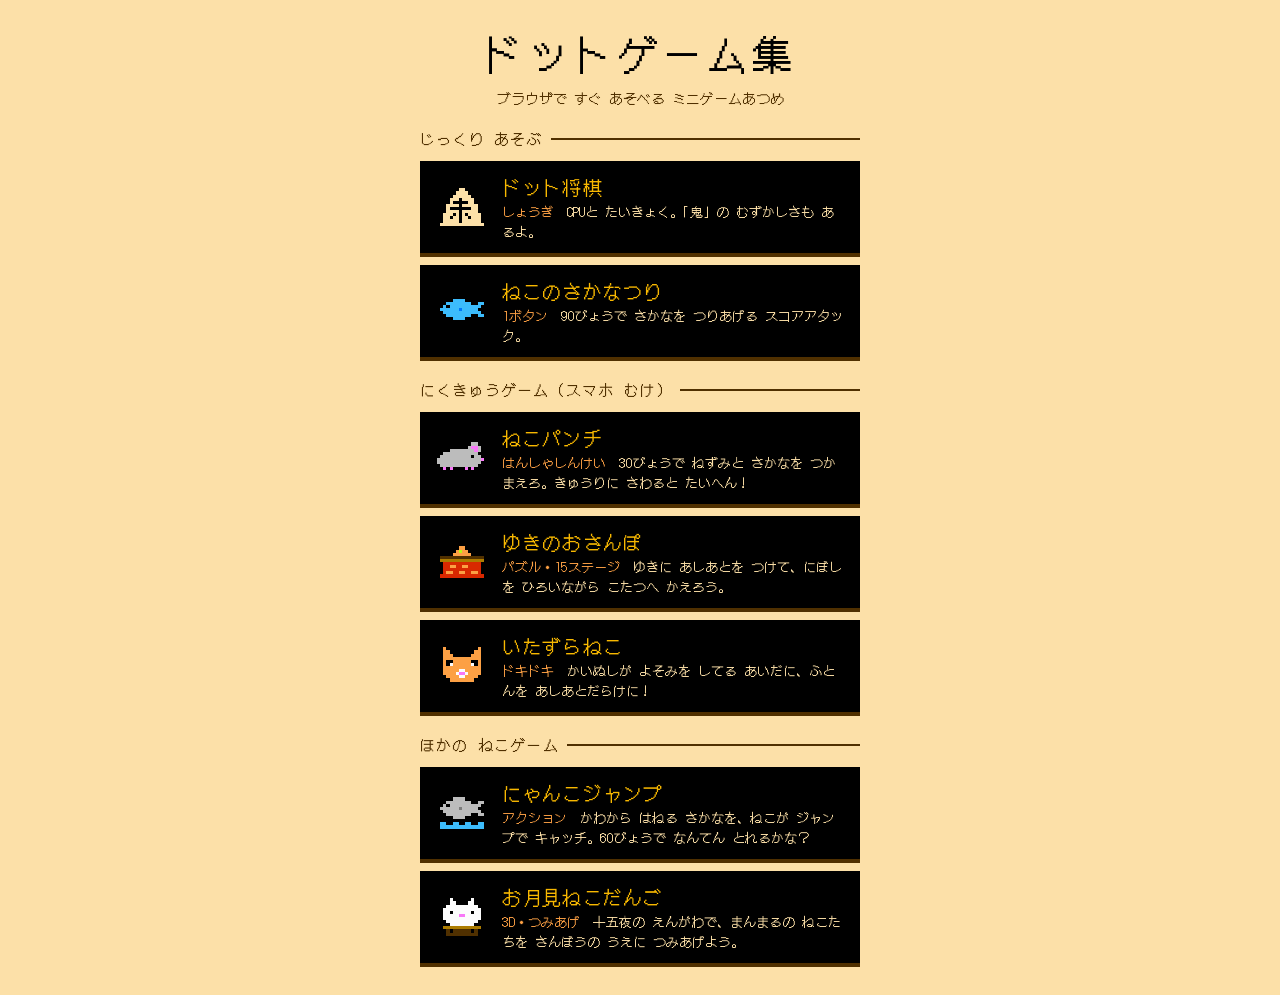
==== commit a9ab7615: "Add Nyanko Jump and Otsukimi Neko Dango to the game list Co-Authored-By: Claude Opus 5.5 <noreply@an" ====
--- a/index.html
+++ b/index.html
@@ -41,7 +41,7 @@
 <canvas id="paws"></canvas>
 <header>
   <h1>ドットゲーム集</h1>
-  <p>ブラウザで すぐ あそべる ファミコンふう ミニゲーム</p>
+  <p>ブラウザで すぐ あそべる ミニゲームあつめ</p>
 </header>
 <main>
   <section>
@@ -70,6 +70,17 @@
       <div><h3>いたずらねこ</h3><p><span class="tag">ドキドキ</span>　かいぬしが よそみを してる あいだに、ふとんを あしあとだらけに！</p></div>
     </a>
   </section>
+  <section>
+    <h2>ほかの ねこゲーム</h2>
+    <a class="card" href="https://hellomaruusagi0801-tech.github.io/nyanko-jump/">
+      <img id="iJump" alt="">
+      <div><h3>にゃんこジャンプ</h3><p><span class="tag">アクション</span>　かわから はねる さかなを、ねこが ジャンプで キャッチ。60びょうで なんてん とれるかな？</p></div>
+    </a>
+    <a class="card" href="https://hellomaruusagi0801-tech.github.io/otsukimi-neko-dango/">
+      <img id="iDango" alt="">
+      <div><h3>お月見ねこだんご</h3><p><span class="tag">3D・つみあげ</span>　十五夜の えんがわで、まんまるの ねこたちを さんぼうの うえに つみあげよう。</p></div>
+    </a>
+  </section>
 </main>
 <script>
 'use strict';
@@ -89,6 +100,8 @@
 set('iPunch', ["...........ee..","..........eppe.","....eeeeeeeepe.","..eeeeeeeeeee..",".eeeeeeeeeeKee.","eeeeeeeeeeeeeep","eeeeeeeeeeeeee.",".eeeeeeeeeeee..","..p.p....p.p..."]);
 set('iSanpo', ["......oo......",".....oGoo.....","....oooooo....","bbbbbbbbbbbbbb","tttttttttttttt",".rrrrrrrrrrrr.",".rroorroorrrr.",".rrrrrrrrrrrr.",".roorroorroor.","rrrrrrrrrrrrrr"]);
 set('iItazura', ["o..........o","oo........oo","ooo......ooo","oooooooooooo","oKKooooooKKo","oKwoooooowKo","oooooooooooo","ooooowwooooo","oooowppwoooo",".oooowwoooo.","..oooooooo.."]);
+set('iJump', ["....eeee......","..eeeeeeee..ee",".eKeeeeeeeeee.","eeeeeeEeeeee..",".eeeeeeeeeeee.","..eeeeeeee..ee","....eeee......","..............","ss..ss..ss..ss","ssssssssssssss"]);
+set('iDango', ["..w......w..","..ww....ww..",".wwwwwwwwww.","wwwwwwwwwwww","wwKwwwwwwKww","wwwwwppwwwww","wwwwwwwwwwww",".wwwwwwwwww.","..wwwwwwww..","tttttttttttt",".b.bbbbbb.b.",".bbbbbbbbbb."]);
 
 // どこを タップしても 肉球が のこる
 const paw = sprite(["...KK....KK...","..KKKK..KKKK..","..KKKK..KKKK..","...KK....KK...","KK..........KK","KKK........KKK","KKK..KKKK..KKK",".K..KKKKKK..K.","...KKKKKKKK...","..KKKKKKKKKK..","..KKKKKKKKKK..","..KKKKKKKKKK..","...KKKKKKKK...","....KK..KK...."], false);
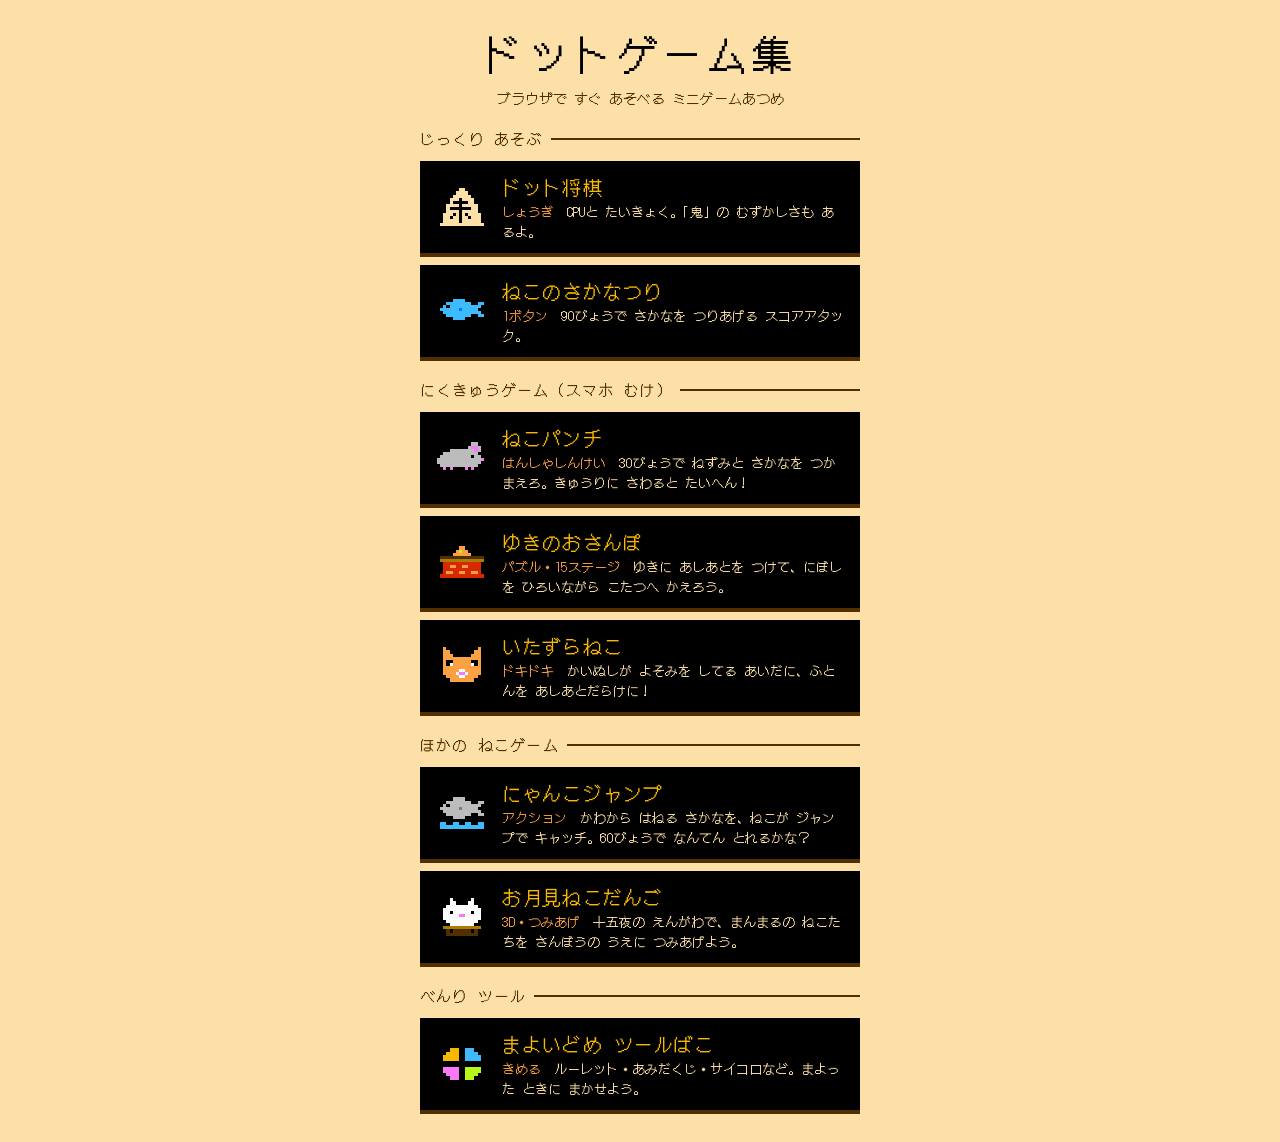
==== commit 43f44062: "Add Mayoi-dome Toolbox (roulette, amidakuji, omikuji, dice, coin, order, teams) to the list Co-Autho" ====
--- a/index.html
+++ b/index.html
@@ -81,6 +81,13 @@
       <div><h3>お月見ねこだんご</h3><p><span class="tag">3D・つみあげ</span>　十五夜の えんがわで、まんまるの ねこたちを さんぼうの うえに つみあげよう。</p></div>
     </a>
   </section>
+  <section>
+    <h2>べんり ツール</h2>
+    <a class="card" href="mayoi/">
+      <img id="iMayoi" alt="">
+      <div><h3>まよいどめ ツールばこ</h3><p><span class="tag">きめる</span>　ルーレット・あみだくじ・サイコロなど。まよった ときに まかせよう。</p></div>
+    </a>
+  </section>
 </main>
 <script>
 'use strict';
@@ -102,6 +109,7 @@
 set('iItazura', ["o..........o","oo........oo","ooo......ooo","oooooooooooo","oKKooooooKKo","oKwoooooowKo","oooooooooooo","ooooowwooooo","oooowppwoooo",".oooowwoooo.","..oooooooo.."]);
 set('iJump', ["....eeee......","..eeeeeeee..ee",".eKeeeeeeeeee.","eeeeeeEeeeee..",".eeeeeeeeeeee.","..eeeeeeee..ee","....eeee......","..............","ss..ss..ss..ss","ssssssssssssss"]);
 set('iDango', ["..w......w..","..ww....ww..",".wwwwwwwwww.","wwwwwwwwwwww","wwKwwwwwwKww","wwwwwppwwwww","wwwwwwwwwwww",".wwwwwwwwww.","..wwwwwwww..","tttttttttttt",".b.bbbbbb.b.",".bbbbbbbbbb."]);
+set('iMayoi', ["......KK......","...yyyKKsss...","..yyyyKKssss..",".yyyyyKKsssss.",".yyyyyKKsssss.","KKKKKKKKKKKKKK","KKKKKKKKKKKKKK",".pppppKKGGGGG.",".pppppKKGGGGG.","..ppppKKGGGG..","...pppKKGGG...","......KK......"]);
 
 // どこを タップしても 肉球が のこる
 const paw = sprite(["...KK....KK...","..KKKK..KKKK..","..KKKK..KKKK..","...KK....KK...","KK..........KK","KKK........KKK","KKK..KKKK..KKK",".K..KKKKKK..K.","...KKKKKKKK...","..KKKKKKKKKK..","..KKKKKKKKKK..","..KKKKKKKKKK..","...KKKKKKKK...","....KK..KK...."], false);
